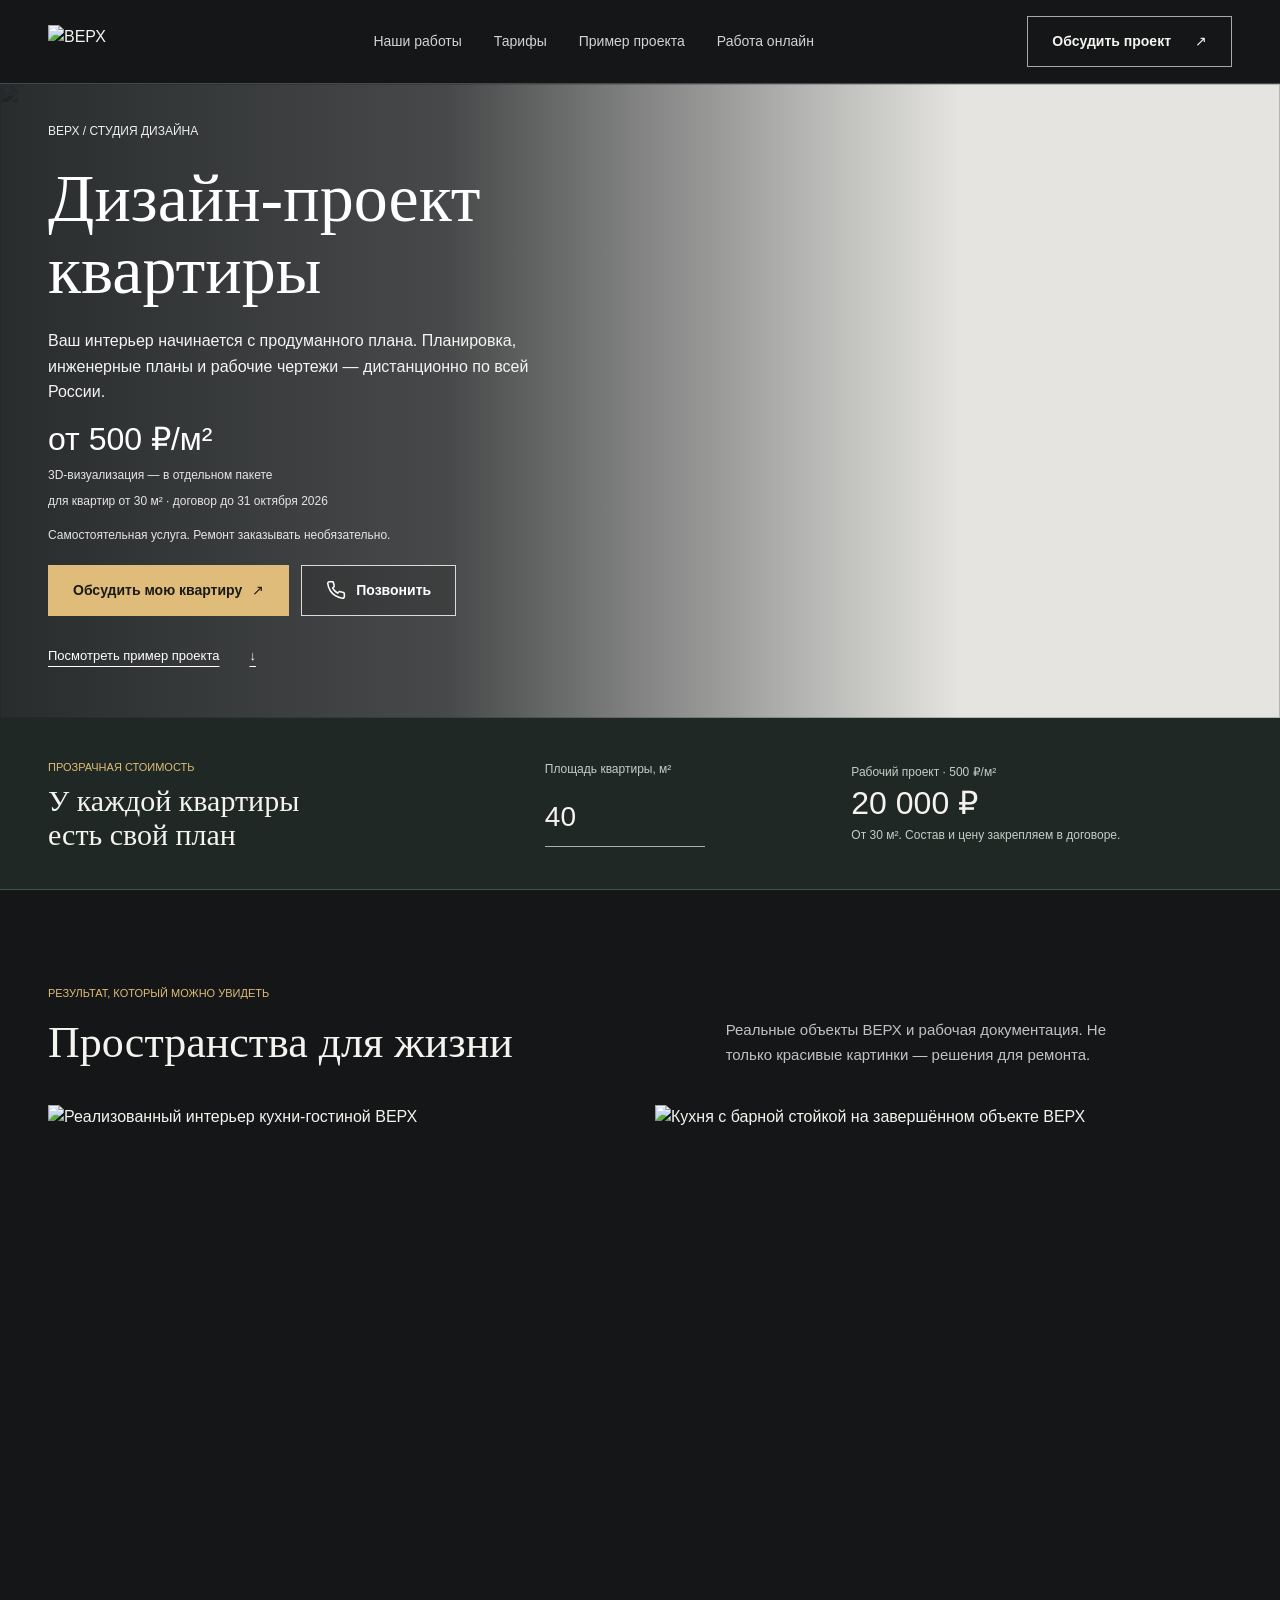
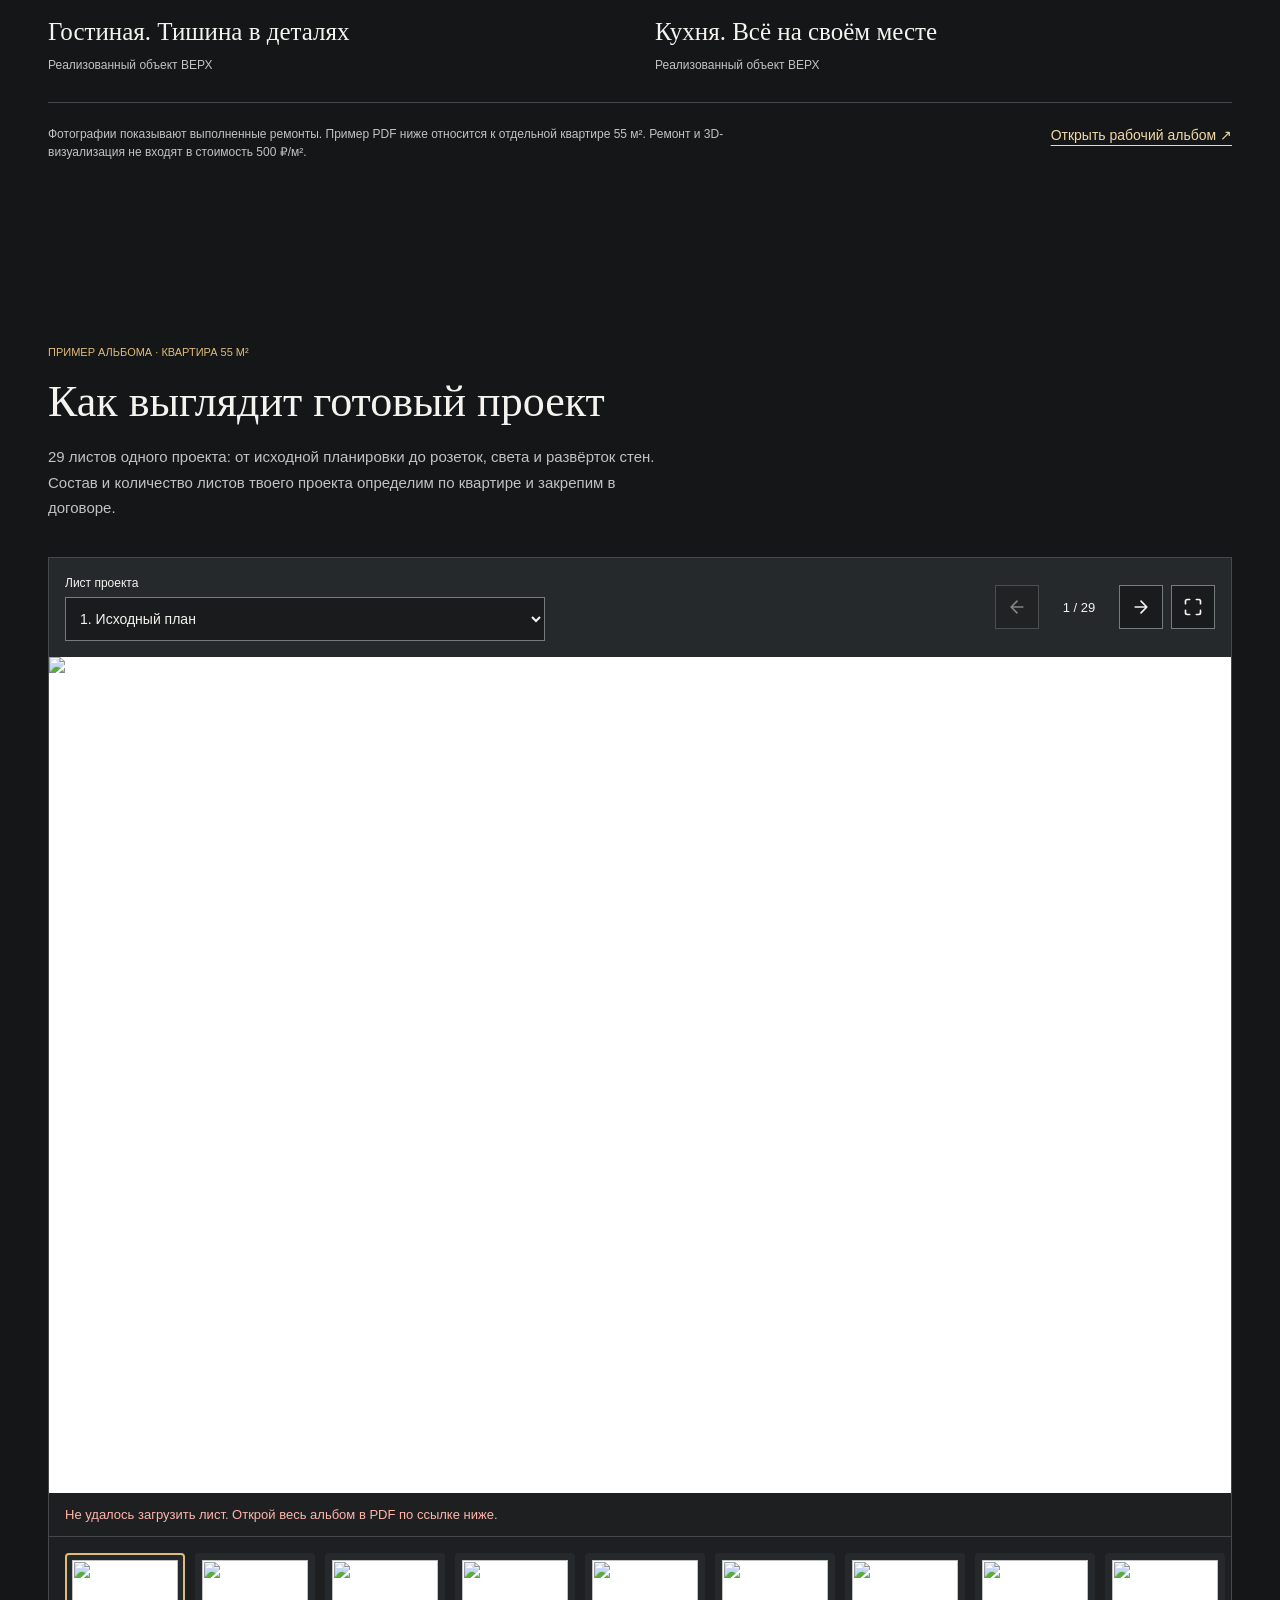
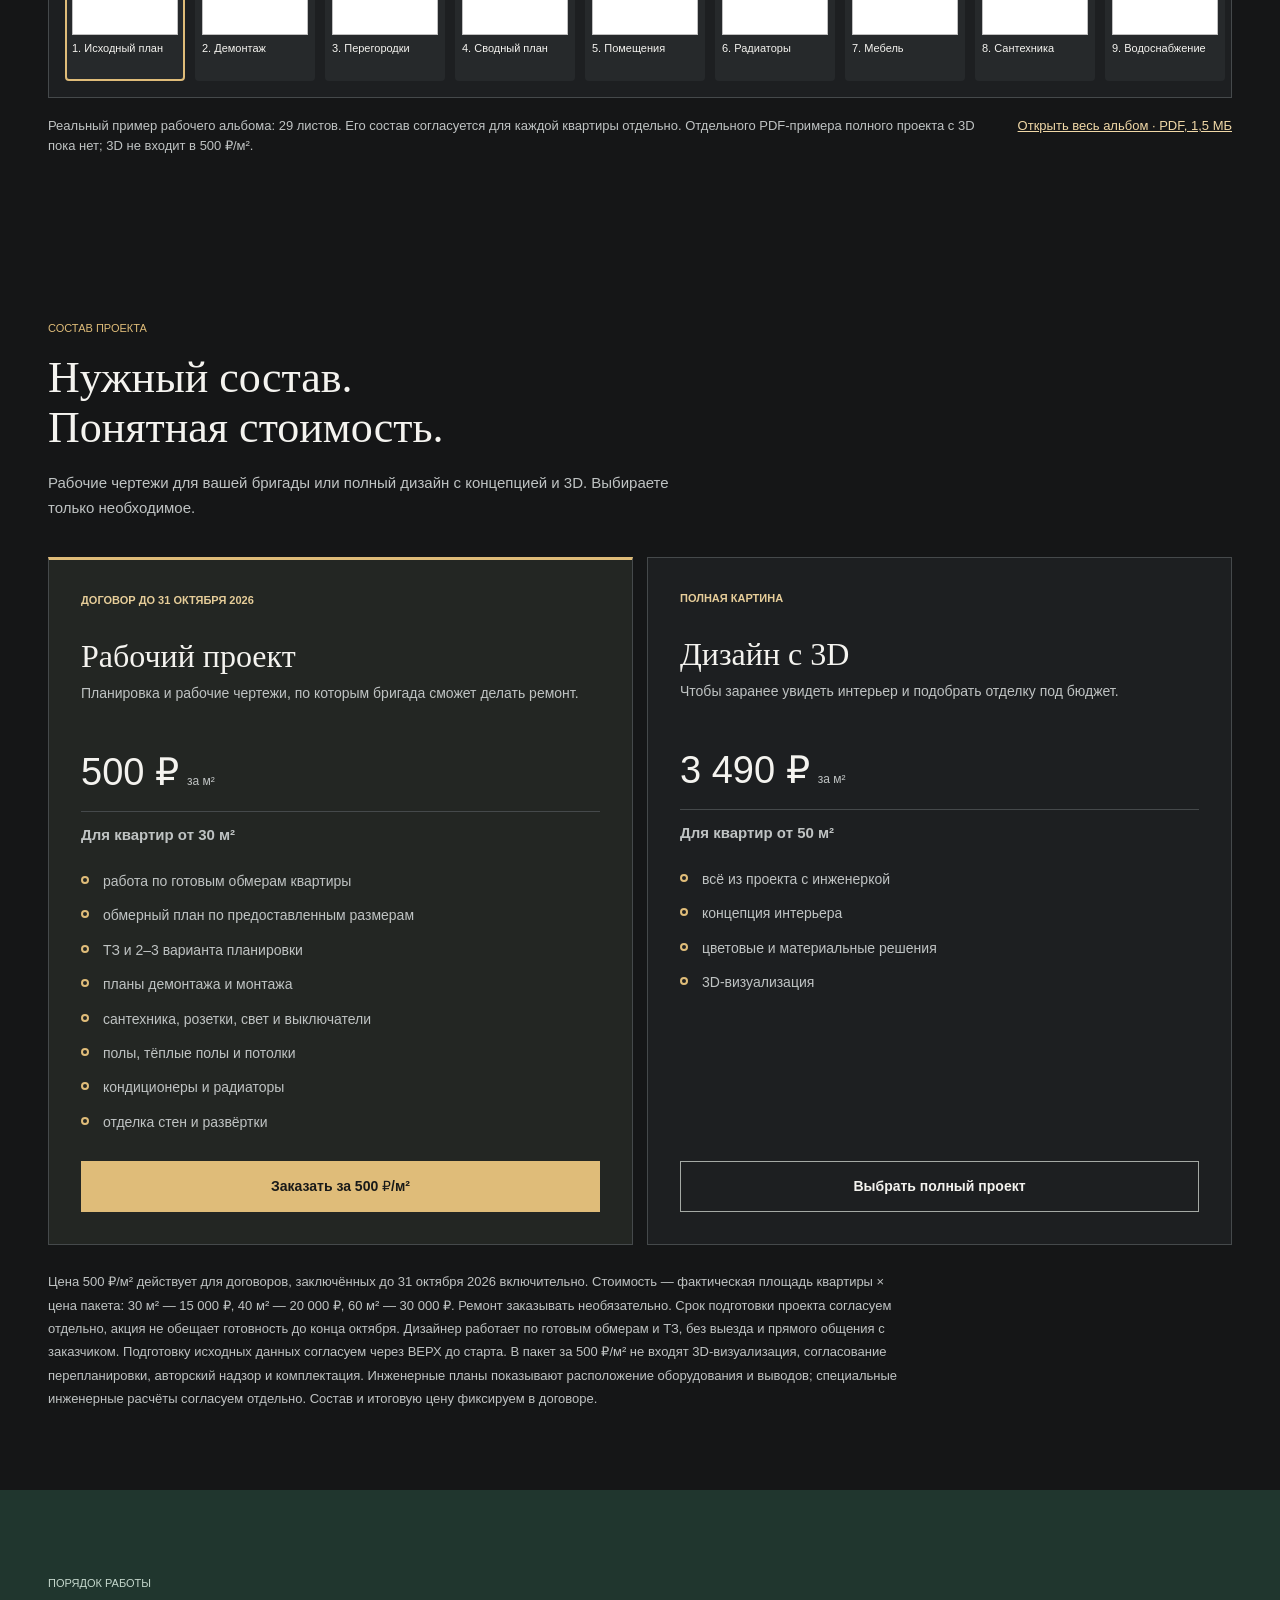
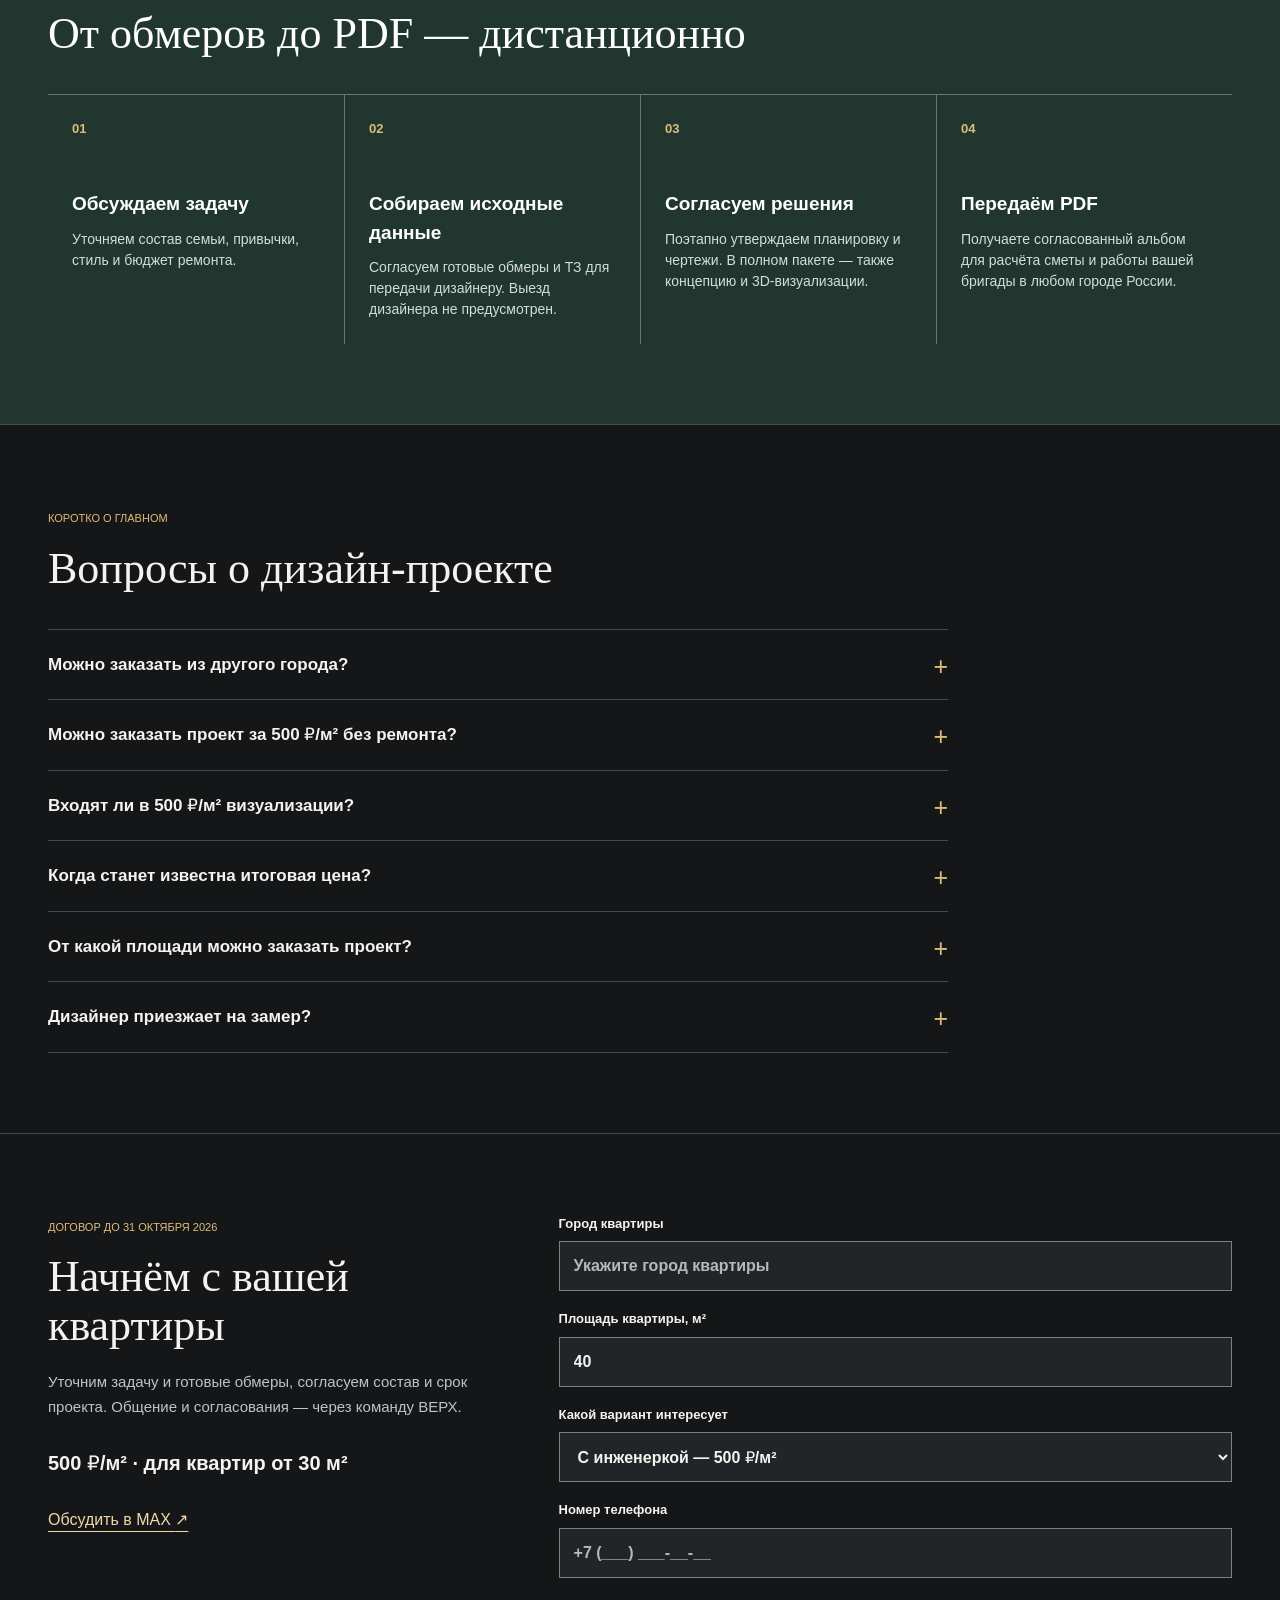
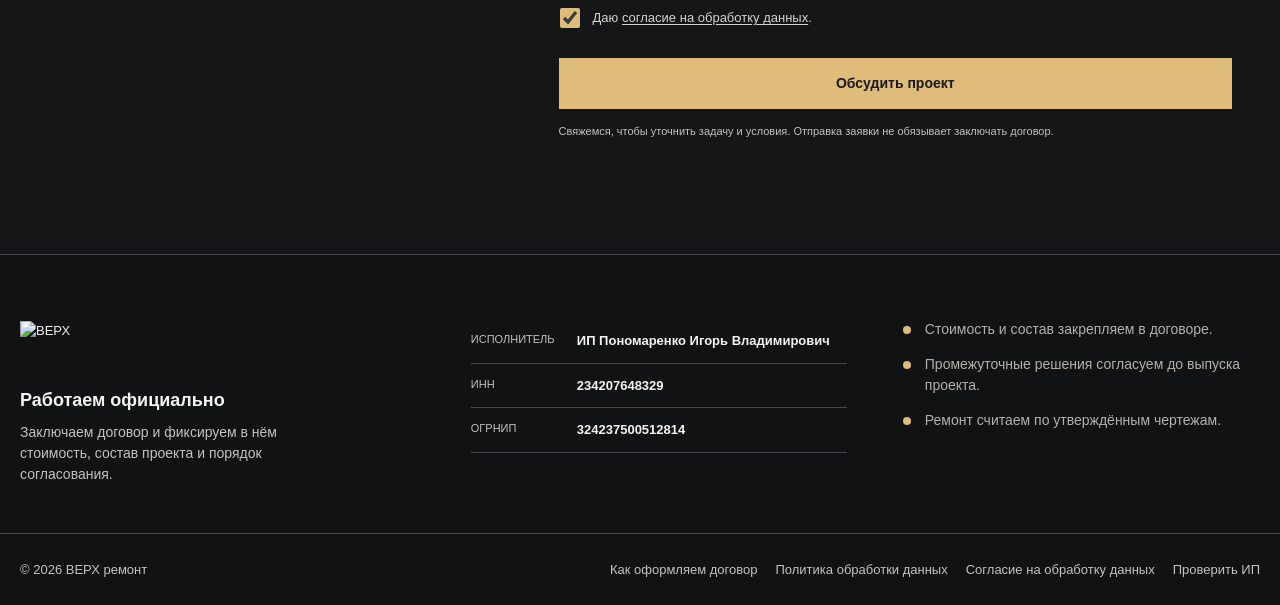
==== index.html @ a4a99764 "Publish dark design website preview with early PDF album" ====
<!doctype html>
<html lang="ru">
  <head>
    <script>window.VERH_PREVIEW = true;</script>
    <meta name="robots" content="noindex, nofollow" />
    <meta charset="utf-8" />
    <meta name="viewport" content="width=device-width, initial-scale=1" />
    <meta name="robots" content="noindex, nofollow" />
    <meta name="theme-color" content="#151617" />
    <meta name="color-scheme" content="dark" />
    <title>Дизайн-проект квартиры онлайн от 500 ₽/м² по России — ВЕРХ</title>
    <meta name="description" content="Дизайн-проект квартиры онлайн по всей России от 500 ₽/м²: планировка, инженерные планы, рабочие чертежи. Выбор города и пример PDF. От 30 м², договор до 31 октября 2026." />
    <link rel="canonical" href="https://design.verhremont.ru/" />
    <meta property="og:type" content="website" />
    <meta property="og:locale" content="ru_RU" />
    <meta property="og:site_name" content="ВЕРХ" />
    <meta property="og:title" content="Дизайн-проект квартиры онлайн от 500 ₽/м² — ВЕРХ" />
    <meta property="og:description" content="Планировка, электрика, сантехника и рабочие чертежи — 500 ₽/м² при договоре до 31 октября 2026. Без обязательства заказывать ремонт." />
    <meta property="og:url" content="https://design.verhremont.ru/" />
    <meta property="og:image" content="https://verhremont.ru/assets/design/renovation-project-plan.webp" />
    <link rel="icon" href="/verh-design-preview/favicon.ico" sizes="any" />
    <link rel="stylesheet" href="./styles.css?v=20260914-conversion" />
    <link rel="stylesheet" href="./specialty.css?v=20261010-design" />
    <link rel="stylesheet" href="./project-album.css?v=20261010" />
    <link rel="stylesheet" href="city.css?v=20261017" />
    <link rel="stylesheet" href="studio.css?v=20261017" />
    <link rel="stylesheet" href="decora.css?v=20261018" />
    <link rel="stylesheet" href="dark.css?v=20261018" />
    <script>
      if (!window.VERH_PREVIEW && !["localhost", "127.0.0.1"].includes(location.hostname)) {
      (function(m,e,t,r,i,k,a){
        m[i]=m[i]||function(){(m[i].a=m[i].a||[]).push(arguments)};
        m[i].l=1*new Date();
        for (var j=0;j<document.scripts.length;j+=1){if(document.scripts[j].src===r){return;}}
        k=e.createElement(t),a=e.getElementsByTagName(t)[0],k.async=1,k.src=r,a.parentNode.insertBefore(k,a);
      })(window,document,'script','https://mc.yandex.ru/metrika/tag.js?id=110859289','ym');
      ym(110859289,'init',{ssr:true,webvisor:true,clickmap:true,referrer:document.referrer,url:location.href,accurateTrackBounce:true,trackLinks:true});
      }
      window.VERH_LEAD_ENDPOINT = "https://functions.yandexcloud.net/d4e8j84veok7kjc043kk";
    </script>
    <script src="/verh-design-preview/assets/js/lead-support.js?v=20260914" defer></script>
  </head>
  <body class="specialty-page" data-service="Дизайн-проект квартиры онлайн" data-service-slug="dizayn-proekt-online" data-request="design-project">
    <a class="skip-link" href="#main">Перейти к содержимому</a>
    <header class="preview-header">
      <a class="preview-brand" href="https://verhremont.ru/" aria-label="ВЕРХ — на главную">
        <img src="/verh-design-preview/assets/brand/verh-wordmark-white-transparent.webp" alt="ВЕРХ" width="3360" height="1060" />
      </a>
      <nav class="preview-nav" aria-label="Основная навигация">
        <a href="#projects">Наши работы</a>
        <a href="#prices">Тарифы</a>
        <a href="#project-album">Пример проекта</a>
        <a href="#process">Работа онлайн</a>
      </nav>
      <button class="button button--outline header-lead" type="button" data-scroll-lead>Обсудить проект <span aria-hidden="true">↗</span></button>
    </header>
    <main id="main">
      <section class="service-hero" id="top">
        <div class="service-hero__media" aria-hidden="true">
          <img src="/verh-design-preview/assets/projects/lux/lux_04_msg181.webp" alt="" width="1280" height="1705" fetchpriority="high" decoding="async" />
          <img class="media-watermark" src="/verh-design-preview/assets/brand/verh-wordmark-white-transparent.webp" alt="" width="3360" height="1060" aria-hidden="true" />
        </div>
        <div class="service-hero__content">
          <p class="studio-kicker">ВЕРХ / СТУДИЯ ДИЗАЙНА</p>
          <h1>Дизайн-проект<br />квартиры</h1>
          <p>Ваш интерьер начинается с продуманного плана. Планировка, инженерные планы и рабочие чертежи — дистанционно по всей России.</p>
          <div class="service-price" aria-label="Стоимость дизайн-проекта">
            <span>Проект с инженерными планами</span>
            <strong>от 500 ₽/м²</strong>
            <small>3D-визуализация — в отдельном пакете</small>
            <small>для квартир от 30 м² · договор до 31 октября 2026</small>
          </div>
          <p class="hero-offer">Самостоятельная услуга. Ремонт заказывать необязательно.</p>
          <div class="service-hero__actions">
            <button class="button button--gold" type="button" data-scroll-lead>Обсудить мою квартиру <span aria-hidden="true">↗</span></button>
            <a class="button button--ghost" href="tel:+79182383059" data-call-link aria-label="Позвонить в ВЕРХ">
              <svg viewBox="0 0 24 24" aria-hidden="true"><path d="M22 16.92v3a2 2 0 0 1-2.18 2A19.79 19.79 0 0 1 11.19 18.85a19.5 19.5 0 0 1-6-6A19.79 19.79 0 0 1 2.12 4.18 2 2 0 0 1 4.11 2h3a2 2 0 0 1 2 1.72c.12.9.33 1.78.62 2.63a2 2 0 0 1-.45 2.11L8.01 9.73a16 16 0 0 0 6 6l1.27-1.27a2 2 0 0 1 2.11-.45c.85.29 1.73.5 2.63.62A2 2 0 0 1 22 16.92Z" /></svg>
              <span>Позвонить</span>
            </a>
          </div>
          <a class="hero-pdf" href="#project-album">Посмотреть пример проекта <span aria-hidden="true">↓</span></a>
        </div>
      </section>

      <section class="estimate-band" aria-label="Расчёт стоимости рабочего проекта">
        <div class="section-shell estimate-layout">
          <div><span class="section-label">Прозрачная стоимость</span><h2>У каждой квартиры<br />есть свой план</h2></div>
          <div class="estimate-input"><label for="estimate-area">Площадь квартиры, м²</label><input id="estimate-area" type="number" inputmode="decimal" min="30" max="10000" step="0.1" value="40" data-estimate-area aria-describedby="estimate-note" /></div>
          <div class="estimate-result"><span>Рабочий проект · 500 ₽/м²</span><output for="estimate-area" data-estimate-total aria-live="polite">20 000 ₽</output><small id="estimate-note">От 30 м². Состав и цену закрепляем в договоре.</small></div>
        </div>
      </section>

      <section class="selected-projects" id="projects">
        <div class="section-shell">
          <header class="editorial-heading"><div><span class="section-label">Результат, который можно увидеть</span><h2>Пространства для жизни</h2></div><p>Реальные объекты ВЕРХ и рабочая документация. Не только красивые картинки — решения для ремонта.</p></header>
          <div class="selected-grid">
            <figure><img src="/verh-design-preview/assets/projects/lux/lux_04_msg181.webp" alt="Реализованный интерьер кухни-гостиной ВЕРХ" width="1280" height="1705" loading="lazy" /><figcaption><h3>Гостиная. Тишина в деталях</h3><span>Реализованный объект ВЕРХ</span></figcaption></figure>
            <figure><img src="/verh-design-preview/assets/projects/kitchen.webp" alt="Кухня с барной стойкой на завершённом объекте ВЕРХ" width="1280" height="1538" loading="lazy" /><figcaption><h3>Кухня. Всё на своём месте</h3><span>Реализованный объект ВЕРХ</span></figcaption></figure>
          </div>
          <div class="project-caption"><p>Фотографии показывают выполненные ремонты. Пример PDF ниже относится к отдельной квартире 55 м². Ремонт и 3D-визуализация не входят в стоимость 500 ₽/м².</p><a href="#project-album">Открыть рабочий альбом <span aria-hidden="true">↗</span></a></div>
        </div>
      </section>

      <section class="project-album section-light" id="project-album" aria-labelledby="album-heading" data-project-album>
        <div class="section-shell">
          <header class="section-heading">
            <span class="section-label">Пример альбома · квартира 55 м²</span>
            <h2 id="album-heading">Как выглядит готовый проект</h2>
            <p>29 листов одного проекта: от исходной планировки до розеток, света и развёрток стен. Состав и количество листов твоего проекта определим по квартире и закрепим в договоре.</p>
          </header>
          <div class="album-viewer">
            <div class="album-toolbar">
              <label class="album-select">Лист проекта<select data-album-select aria-label="Выбрать лист проекта"></select></label>
              <div class="album-controls">
                <button class="album-icon" type="button" data-album-prev aria-label="Предыдущий лист" title="Предыдущий лист"><svg viewBox="0 0 24 24" aria-hidden="true"><path d="m12 19-7-7 7-7M5 12h14" /></svg></button>
                <span class="album-counter" data-album-counter aria-live="polite">1 / 29</span>
                <button class="album-icon" type="button" data-album-next aria-label="Следующий лист" title="Следующий лист"><svg viewBox="0 0 24 24" aria-hidden="true"><path d="M5 12h14m-7-7 7 7-7 7" /></svg></button>
                <button class="album-icon" type="button" data-album-open aria-label="Увеличить чертёж" title="Увеличить чертёж"><svg viewBox="0 0 24 24" aria-hidden="true"><path d="M8 3H5a2 2 0 0 0-2 2v3m13-5h3a2 2 0 0 1 2 2v3M3 16v3a2 2 0 0 0 2 2h3m8 0h3a2 2 0 0 0 2-2v-3" /></svg></button>
              </div>
            </div>
            <button class="album-sheet" type="button" data-album-open aria-label="Увеличить текущий чертёж">
              <img data-album-image src="/verh-design-preview/assets/design/project-example/page-01.webp" alt="Лист 1. Исходный план" width="2000" height="1414" loading="lazy" decoding="async" />
            </button>
            <p class="album-status" data-album-status role="status"></p>
            <div class="album-thumbnails" data-album-thumbnails role="group" aria-label="Листы проекта"></div>
          </div>
          <div class="album-footer">
            <p>Реальный пример рабочего альбома: 29 листов. Его состав согласуется для каждой квартиры отдельно. Отдельного PDF-примера полного проекта с 3D пока нет; 3D не входит в 500 ₽/м².</p>
            <a href="/verh-design-preview/assets/design/project-example/project-example.pdf" target="_blank" rel="noopener">Открыть весь альбом · PDF, 1,5 МБ</a>
          </div>
          <noscript><p><a href="/verh-design-preview/assets/design/project-example/project-example.pdf">Посмотреть все 29 листов проекта в PDF</a></p></noscript>
        </div>
        <dialog class="album-dialog" data-album-dialog aria-label="Просмотр чертежа">
          <div class="album-dialog__toolbar">
            <strong data-album-title>Исходный план</strong>
            <div class="album-controls">
              <button class="album-icon" type="button" data-album-prev aria-label="Предыдущий лист" title="Предыдущий лист"><svg viewBox="0 0 24 24" aria-hidden="true"><path d="m12 19-7-7 7-7M5 12h14" /></svg></button>
              <span class="album-counter" data-album-counter>1 / 29</span>
              <button class="album-icon" type="button" data-album-next aria-label="Следующий лист" title="Следующий лист"><svg viewBox="0 0 24 24" aria-hidden="true"><path d="M5 12h14m-7-7 7 7-7 7" /></svg></button>
              <button class="album-icon" type="button" data-album-zoom aria-label="Увеличить масштаб" title="Увеличить масштаб" aria-pressed="false"><svg viewBox="0 0 24 24" aria-hidden="true"><circle cx="11" cy="11" r="8" /><path d="m21 21-4.3-4.3M8 11h6m-3-3v6" /></svg></button>
              <button class="album-icon" type="button" data-album-close aria-label="Закрыть просмотр" title="Закрыть просмотр"><svg viewBox="0 0 24 24" aria-hidden="true"><path d="m18 6-12 12M6 6l12 12" /></svg></button>
            </div>
          </div>
          <div class="album-dialog__sheet" data-album-pan><img data-album-large alt="" width="2000" height="1414" /></div>
        </dialog>
      </section>

      <section class="packages-section section-light" id="prices">
        <div class="section-shell">
          <header class="section-heading">
            <span class="section-label">Состав проекта</span>
            <h2>Нужный состав.<br />Понятная стоимость.</h2>
            <p>Рабочие чертежи для вашей бригады или полный дизайн с концепцией и 3D. Выбираете только необходимое.</p>
          </header>
          <div class="offer-grid">
            <article class="offer-card offer-card--featured">
              <span class="offer-card__tag">Договор до 31 октября 2026</span>
              <h3>Рабочий проект</h3>
              <p class="offer-card__audience">Планировка и рабочие чертежи, по которым бригада сможет делать ремонт.</p>
              <div class="offer-card__price"><strong>500 ₽</strong><span>за м²</span></div>
              <p class="offer-card__minimum">Для квартир от 30 м²</p>
              <ul>
                <li>работа по готовым обмерам квартиры</li>
                <li>обмерный план по предоставленным размерам</li>
                <li>ТЗ и 2–3 варианта планировки</li>
                <li>планы демонтажа и монтажа</li>
                <li>сантехника, розетки, свет и выключатели</li>
                <li>полы, тёплые полы и потолки</li>
                <li>кондиционеры и радиаторы</li>
                <li>отделка стен и развёртки</li>
              </ul>
              <button class="button button--gold" type="button" data-scroll-lead data-package="Проект с инженеркой — 500 ₽/м², от 30 м², договор до 31 октября 2026">Заказать за 500 ₽/м²</button>
            </article>
            <article class="offer-card">
              <span class="offer-card__tag">Полная картина</span>
              <h3>Дизайн с 3D</h3>
              <p class="offer-card__audience">Чтобы заранее увидеть интерьер и подобрать отделку под бюджет.</p>
              <div class="offer-card__price"><strong>3 490 ₽</strong><span>за м²</span></div>
              <p class="offer-card__minimum">Для квартир от 50 м²</p>
              <ul>
                <li>всё из проекта с инженеркой</li>
                <li>концепция интерьера</li>
                <li>цветовые и материальные решения</li>
                <li>3D-визуализация</li>
              </ul>
              <button class="button button--outline" type="button" data-scroll-lead data-package="Полный — 3 490 ₽/м², для квартир от 50 м²">Выбрать полный проект</button>
            </article>
            <article class="offer-card" data-krasnodar-only hidden>
              <span class="offer-card__tag">Ремонт в Краснодаре</span>
              <h3>Проект в подарок</h3>
              <p class="offer-card__audience">Если хочешь заказать проект и ремонт у одной команды.</p>
              <div class="offer-card__price"><strong>0 ₽</strong><span>за рабочий проект</span></div>
              <p class="offer-card__minimum">При любом тарифе ремонта в Краснодаре</p>
              <ul>
                <li>планировка и инженерные чертежи</li>
                <li>расчёт ремонта по согласованному проекту</li>
                <li>состав проекта закрепляем в договоре</li>
              </ul>
              <button class="button button--outline" type="button" data-scroll-lead data-package="Рабочий проект в подарок + ремонт, любой тариф">Обсудить проект и ремонт</button>
            </article>
          </div>
          <p class="pricing-note">Цена 500 ₽/м² действует для договоров, заключённых до 31 октября 2026 включительно. Стоимость — фактическая площадь квартиры × цена пакета: 30 м² — 15 000 ₽, 40 м² — 20 000 ₽, 60 м² — 30 000 ₽. Ремонт заказывать необязательно. Срок подготовки проекта согласуем отдельно, акция не обещает готовность до конца октября. Дизайнер работает по готовым обмерам и ТЗ, без выезда и прямого общения с заказчиком. Подготовку исходных данных согласуем через ВЕРХ до старта. В пакет за 500 ₽/м² не входят 3D-визуализация, согласование перепланировки, авторский надзор и комплектация. Инженерные планы показывают расположение оборудования и выводов; специальные инженерные расчёты согласуем отдельно. Состав и итоговую цену фиксируем в договоре.</p>
        </div>
      </section>

      <section class="repair-bridge section-dark" id="gift" data-krasnodar-only hidden>
        <div class="section-shell repair-bridge__grid">
          <div>
            <span class="section-label">Выгоднее вместе с ремонтом</span>
            <h2>Рабочий проект не оплачивается отдельно</h2>
            <p>Для ремонта в Краснодаре: при заключении договора по любому тарифу подготовим рабочий проект в подарок. Его состав и условия закрепим в договоре. Дистанционный проект за 500 ₽/м² доступен по всей России и не обязывает заказывать ремонт.</p>
            <button class="button button--gold" type="button" data-scroll-lead data-package="Рабочий проект в подарок + ремонт, любой тариф">Рассчитать проект и ремонт</button>
          </div>
          <ol class="bridge-points">
            <li><span>01</span><strong>Сначала согласуем планировку и инженерные решения.</strong></li>
            <li><span>02</span><strong>Затем посчитаем ремонт по готовым чертежам.</strong></li>
            <li><span>03</span><strong>Проект и смету закрепим до выхода на объект.</strong></li>
          </ol>
        </div>
      </section>

      <section class="process-section section-dark" id="process">
        <div class="section-shell">
          <header class="section-heading section-heading--dark">
            <span class="section-label">Порядок работы</span>
            <h2>От обмеров до PDF — дистанционно</h2>
          </header>
          <ol class="process-list">
            <li><span>01</span><strong>Обсуждаем задачу</strong><p>Уточняем состав семьи, привычки, стиль и бюджет ремонта.</p></li>
            <li><span>02</span><strong>Собираем исходные данные</strong><p>Согласуем готовые обмеры и ТЗ для передачи дизайнеру. Выезд дизайнера не предусмотрен.</p></li>
            <li><span>03</span><strong>Согласуем решения</strong><p>Поэтапно утверждаем планировку и чертежи. В полном пакете — также концепцию и 3D-визуализации.</p></li>
            <li><span>04</span><strong>Передаём PDF</strong><p>Получаете согласованный альбом для расчёта сметы и работы вашей бригады в любом городе России.</p></li>
          </ol>
        </div>
      </section>

      <section class="faq-section section-light">
        <div class="section-shell">
          <header class="section-heading"><span class="section-label">Коротко о главном</span><h2>Вопросы о дизайн-проекте</h2></header>
          <div class="faq-list">
            <details><summary>Можно заказать из другого города?</summary><p>Да, принимаем заказы дистанционно по всей России. Для старта нужны готовые обмеры и техническое задание. Дизайнер не выезжает на объект; подготовку исходных данных и согласования организуем через ВЕРХ.</p></details>
            <details><summary>Можно заказать проект за 500 ₽/м² без ремонта?</summary><p>Да. Это самостоятельная услуга, заказывать ремонт у нас необязательно. Цена действует при заключении договора до 31 октября 2026 включительно.</p></details>
            <details><summary>Входят ли в 500 ₽/м² визуализации?</summary><p>Нет. В эту цену входят планировка, инженерные планы и рабочие чертежи. Концепция интерьера, цветовые и материальные решения, 3D-визуализация входят в полный пакет за 3 490 ₽/м².</p></details>
            <details data-krasnodar-only hidden><summary>Какой пакет идёт в подарок?</summary><p>Рабочий проект при заключении договора на ремонт в Краснодаре по любому тарифу. Точный состав проекта фиксируем в договоре. Дистанционный проект по России можно заказать отдельно.</p></details>
            <details><summary>Когда станет известна итоговая цена?</summary><p>После проверки исходных обмеров и выбора пакета. До начала работ закрепим стоимость и состав проекта в договоре.</p></details>
            <details><summary>От какой площади можно заказать проект?</summary><p>Проект с инженеркой — для квартир от 30 м², полный с 3D — от 50 м². Стоимость считаем по фактической площади: площадь × цена за м². Например, проект с инженеркой для 40 м² стоит 20 000 ₽.</p></details>
            <details><summary>Дизайнер приезжает на замер?</summary><p>Нет. Эти пакеты рассчитаны на работу по готовым обмерам и ТЗ. Общение и согласование решений проходят через ВЕРХ. Порядок подготовки обмеров согласуем до начала проекта.</p></details>
          </div>
        </div>
      </section>

      <section class="lead-section section-light" id="lead">
        <div class="section-shell lead-section__grid">
          <header class="lead-copy">
            <span class="section-label">Договор до 31 октября 2026</span>
            <h2>Начнём с вашей квартиры</h2>
            <p>Уточним задачу и готовые обмеры, согласуем состав и срок проекта. Общение и согласования — через команду ВЕРХ.</p>
            <strong>500 ₽/м² · для квартир от 30 м²</strong>
            <a class="lead-contact" href="https://max.ru/id234207648329_biz" target="_blank" rel="noopener">Обсудить в MAX <span aria-hidden="true">↗</span></a>
          </header>
          <form class="service-form" data-service-form novalidate>
            <label>Город квартиры
              <input name="city" type="text" autocomplete="address-level2" maxlength="80" placeholder="Укажите город квартиры" aria-describedby="lead-form-status" required data-city-input />
            </label>
            <label>Площадь квартиры, м²
              <input name="area" type="number" inputmode="decimal" min="30" max="10000" step="0.1" value="40" aria-describedby="lead-form-status" required data-form-area />
            </label>
            <label>Какой вариант интересует
              <select name="package">
                <option value="Проект с инженеркой — 500 ₽/м², от 30 м², договор до 31 октября 2026">С инженеркой — 500 ₽/м²</option>
                <option value="Полный — 3 490 ₽/м², для квартир от 50 м²">Полный — 3 490 ₽/м²</option>
                <option value="Рабочий проект в подарок + ремонт, любой тариф" data-krasnodar-only hidden disabled>Проект в подарок + ремонт</option>
                <option value="Не определился">Помогите выбрать</option>
              </select>
            </label>
            <label>Номер телефона
              <input name="phone" type="tel" inputmode="tel" autocomplete="tel" enterkeyhint="send" maxlength="18" placeholder="+7 (___) ___-__-__" aria-describedby="lead-form-status" required />
            </label>
            <label class="honeypot" aria-hidden="true">Сайт<input name="website" tabindex="-1" autocomplete="off" /></label>
            <label class="consent-row"><input name="consent" type="checkbox" checked required aria-describedby="lead-form-status" /><span>Даю <a href="/verh-design-preview/consent.html" target="_blank" rel="noopener">согласие на обработку данных</a>.</span></label>
            <button class="button button--gold service-form__submit" type="submit">Обсудить проект</button>
            <p class="form-reassurance">Свяжемся, чтобы уточнить задачу и условия. Отправка заявки не обязывает заключать договор.</p>
            <p class="form-status" id="lead-form-status" data-form-status role="status" aria-live="polite"></p>
          </form>
        </div>
      </section>
    </main>
    <footer class="preview-footer" id="contacts" data-page-footer>
      <div class="preview-footer__inner">
        <div class="preview-footer__brand"><a href="https://verhremont.ru/" aria-label="ВЕРХ — на главную"><img src="/verh-design-preview/assets/brand/verh-wordmark-white-transparent.webp" alt="ВЕРХ" width="3360" height="1060" loading="lazy" decoding="async" /></a><strong>Работаем официально</strong><p>Заключаем договор и фиксируем в нём стоимость, состав проекта и порядок согласования.</p></div>
        <div class="preview-footer__facts"><div><span>Исполнитель</span><strong>ИП Пономаренко Игорь Владимирович</strong></div><div><span>ИНН</span><strong>234207648329</strong></div><div><span>ОГРНИП</span><strong>324237500512814</strong></div></div>
        <ul class="preview-footer__assurances"><li>Стоимость и состав закрепляем в договоре.</li><li>Промежуточные решения согласуем до выпуска проекта.</li><li>Ремонт считаем по утверждённым чертежам.</li></ul>
      </div>
      <div class="preview-footer__bottom"><span>© 2026 ВЕРХ ремонт</span><nav aria-label="Правовые документы"><a href="/verh-design-preview/contract.html">Как оформляем договор</a><a href="/verh-design-preview/privacy.html">Политика обработки данных</a><a href="/verh-design-preview/consent.html">Согласие на обработку данных</a><a href="https://www.rusprofile.ru/ip/324237500512814" target="_blank" rel="noreferrer noopener">Проверить ИП</a></nav></div>
    </footer>
    <div class="mobile-actions" data-mobile-actions>
      <button class="button button--gold" type="button" data-scroll-lead>Обсудить проект</button>
      <a class="button button--compact" href="tel:+79182383059" data-call-link aria-label="Позвонить в ВЕРХ"><svg viewBox="0 0 24 24" aria-hidden="true"><path d="M22 16.92v3a2 2 0 0 1-2.18 2A19.79 19.79 0 0 1 11.19 18.85a19.5 19.5 0 0 1-6-6A19.79 19.79 0 0 1 2.12 4.18 2 2 0 0 1 4.11 2h3a2 2 0 0 1 2 1.72c.12.9.33 1.78.62 2.63a2 2 0 0 1-.45 2.11L8.01 9.73a16 16 0 0 0 6 6l1.27-1.27a2 2 0 0 1 2.11-.45c.85.29 1.73.5 2.63.62A2 2 0 0 1 22 16.92Z" /></svg><span>Позвонить</span></a>
    </div>
    <script src="city.js?v=20261017" defer></script>
    <script src="./service.js?v=20261017-city" defer></script>
    <script src="./project-album.js?v=20261010" defer></script>
    <script src="decora.js?v=20261018" defer></script>
  </body>
</html>
---- styles.css ----
@font-face {
  font-family: "Onest";
  src: url("/verh-design-preview/assets/fonts/onest-cyrillic.woff2") format("woff2");
  font-style: normal;
  font-weight: 100 900;
  font-display: swap;
}

:root {
  --ink: #080807;
  --ink-soft: #151411;
  --cream: #f4efe5;
  --cream-strong: #fffaf0;
  --muted: #a69e90;
  --line-dark: rgba(255, 250, 240, 0.14);
  --line-light: rgba(8, 8, 7, 0.14);
  --gold: #dfaa4b;
  --gold-light: #f0c66f;
  --gold-dark: #8a6121;
  --success: #4f815b;
  --danger: #bb4d43;
  --shell: 1240px;
  --header-height: 72px;
  color-scheme: dark;
  font-family: "Onest", Arial, sans-serif;
  font-synthesis: none;
  text-rendering: optimizeLegibility;
}

*,
*::before,
*::after {
  box-sizing: border-box;
}

html {
  scroll-behavior: smooth;
  scroll-padding-top: calc(var(--header-height) + 16px);
}

body {
  margin: 0;
  min-width: 320px;
  overflow-x: hidden;
  background: var(--ink);
  color: var(--cream);
  font-size: 16px;
  line-height: 1.5;
}

body.form-lock {
  overflow: hidden;
}

img {
  display: block;
  max-width: 100%;
}

a {
  color: inherit;
  text-decoration: none;
}

button,
input,
select {
  font: inherit;
}

button,
select {
  cursor: pointer;
}

button:focus-visible,
a:focus-visible,
input:focus-visible,
select:focus-visible,
[tabindex]:focus-visible {
  outline: 3px solid var(--gold-light);
  outline-offset: 3px;
}

h1,
h2,
h3,
p {
  margin-top: 0;
}

h1,
h2,
h3 {
  letter-spacing: 0;
  line-height: 1.02;
}

.metrika-pixel {
  position: absolute;
  left: -9999px;
}

.preview-header {
  position: sticky;
  top: 0;
  z-index: 50;
  display: grid;
  grid-template-columns: auto 1fr auto;
  align-items: center;
  min-height: var(--header-height);
  padding: 10px max(20px, calc((100vw - var(--shell)) / 2));
  border-bottom: 1px solid var(--line-dark);
  background: rgba(8, 8, 7, 0.94);
  backdrop-filter: blur(16px);
}

.preview-brand {
  display: flex;
  align-items: center;
  width: 108px;
  height: 44px;
  overflow: hidden;
}

.preview-brand img {
  width: 100%;
  height: 34px;
  object-fit: contain;
}

.preview-nav {
  display: flex;
  justify-content: center;
  gap: 28px;
  color: rgba(244, 239, 229, 0.72);
  font-size: 14px;
  font-weight: 600;
}

.preview-nav a {
  min-height: 44px;
  display: inline-flex;
  align-items: center;
}

.preview-nav a:hover {
  color: var(--cream-strong);
}

.button {
  display: inline-flex;
  min-height: 48px;
  align-items: center;
  justify-content: center;
  gap: 10px;
  padding: 12px 20px;
  border: 1px solid transparent;
  border-radius: 6px;
  font-weight: 650;
  letter-spacing: 0;
  text-align: center;
  transition: background-color 180ms ease, color 180ms ease, border-color 180ms ease, transform 180ms ease;
}

.button:hover {
  transform: translateY(-1px);
}

.button svg {
  width: 20px;
  height: 20px;
  fill: none;
  stroke: currentColor;
  stroke-width: 1.9;
  stroke-linecap: round;
  stroke-linejoin: round;
}

.button--gold {
  background: var(--gold);
  color: #171106;
}

.button--gold:hover {
  background: var(--gold-light);
}

.button--outline {
  border-color: rgba(223, 170, 75, 0.58);
  color: var(--cream);
  background: transparent;
}

.button--outline:hover,
.button--ghost:hover {
  border-color: var(--gold-light);
  background: rgba(223, 170, 75, 0.1);
}

.button--ghost {
  border-color: var(--line-dark);
  color: var(--cream);
  background: rgba(8, 8, 7, 0.38);
}

.button--compact {
  min-width: 92px;
  border-color: var(--line-dark);
  background: #23211c;
  color: var(--cream);
}

.section-shell {
  width: min(var(--shell), calc(100% - 40px));
  margin-inline: auto;
}

.section-dark {
  background: var(--ink);
  color: var(--cream);
}

.section-light {
  background: var(--cream);
  color: var(--ink);
}

.section-label {
  display: inline-block;
  margin-bottom: 16px;
  color: var(--gold-dark);
  font-size: 12px;
  font-weight: 800;
  line-height: 1.2;
  text-transform: uppercase;
}

.section-dark .section-label,
.service-hero .section-label,
.hub-hero .section-label {
  color: var(--gold-light);
}

.section-heading {
  max-width: 760px;
  margin-bottom: 40px;
}

.section-heading h2,
.fit-section h2,
.hub-note h2,
.lead-copy h2 {
  max-width: 760px;
  margin-bottom: 18px;
  font-size: 44px;
  font-weight: 760;
}

.section-heading p,
.fit-copy p,
.lead-copy p,
.hub-note p {
  max-width: 680px;
  margin-bottom: 0;
  color: #5a554d;
  font-size: 18px;
}

.section-heading--dark p,
.fit-copy p,
.hub-note p {
  color: rgba(244, 239, 229, 0.72);
}

.service-hero,
.hub-hero {
  position: relative;
  display: grid;
  grid-template-columns: minmax(0, 1.02fr) minmax(440px, 0.98fr);
  min-height: calc(100svh - var(--header-height));
  max-height: 880px;
  overflow: hidden;
  background: var(--ink);
}

.service-hero__media,
.hub-hero__media {
  position: relative;
  min-height: 640px;
  overflow: hidden;
}

.service-hero__media::after,
.hub-hero__media::after {
  position: absolute;
  inset: 0;
  content: "";
  background: linear-gradient(90deg, transparent 56%, rgba(8, 8, 7, 0.94) 100%), linear-gradient(0deg, rgba(8, 8, 7, 0.52), transparent 45%);
}

.service-hero__media > img:not(.media-watermark),
.hub-hero__media > img:not(.media-watermark) {
  width: 100%;
  height: 100%;
  object-fit: cover;
  object-position: var(--hero-position, center center);
}

.media-watermark {
  position: absolute;
  right: 24px;
  bottom: 20px;
  z-index: 2;
  width: 76px;
  height: auto;
  object-fit: contain;
  opacity: 0.9;
  filter: drop-shadow(0 2px 8px rgba(0, 0, 0, 0.72));
  pointer-events: none;
  user-select: none;
}

.service-hero__content,
.hub-hero__content {
  position: relative;
  z-index: 2;
  display: flex;
  min-width: 0;
  flex-direction: column;
  justify-content: center;
  padding: 64px max(32px, calc((100vw - var(--shell)) / 2)) 64px 48px;
}

.service-hero__content > *,
.hub-hero__content > * {
  min-width: 0;
  max-width: 100%;
}

.breadcrumb {
  display: flex;
  flex-wrap: wrap;
  gap: 6px;
  align-self: flex-start;
  margin-bottom: 24px;
  color: rgba(244, 239, 229, 0.64);
  font-size: 14px;
}

.breadcrumb a:hover {
  color: var(--cream-strong);
}

.breadcrumb span[aria-current="page"] {
  color: rgba(244, 239, 229, 0.86);
}

.service-hero h1,
.hub-hero h1 {
  max-width: 700px;
  margin-bottom: 20px;
  font-size: 58px;
  font-weight: 780;
}

.service-hero__content > p,
.hub-hero__content > p {
  max-width: 620px;
  margin-bottom: 26px;
  color: rgba(244, 239, 229, 0.74);
  font-size: 19px;
}

.service-price {
  display: grid;
  grid-template-columns: auto 1fr;
  align-items: baseline;
  max-width: 610px;
  margin-bottom: 26px;
  padding: 16px 0;
  border-top: 1px solid var(--line-dark);
  border-bottom: 1px solid var(--line-dark);
}

.service-price > span {
  grid-column: 1 / -1;
  margin-bottom: 3px;
  color: var(--gold-light);
  font-size: 12px;
  font-weight: 800;
  text-transform: uppercase;
}

.service-price strong {
  color: var(--cream-strong);
  font-size: 36px;
  line-height: 1.15;
}

.service-price small {
  justify-self: end;
  color: rgba(244, 239, 229, 0.58);
  font-size: 13px;
}

.service-hero__actions {
  display: flex;
  gap: 12px;
  margin-bottom: 30px;
}

.hero-trust {
  display: grid;
  grid-template-columns: repeat(3, minmax(0, 1fr));
  width: 100%;
  max-width: 660px;
  margin: 0;
  padding: 0;
  list-style: none;
}

.hero-trust li {
  display: flex;
  min-height: 64px;
  flex-direction: column;
  justify-content: center;
  padding: 0 16px;
  border-left: 1px solid var(--line-dark);
}

.hero-trust li:first-child {
  padding-left: 0;
  border-left: 0;
}

.hero-trust strong {
  font-size: 14px;
}

.hero-trust span {
  color: rgba(244, 239, 229, 0.55);
  font-size: 12px;
}

.fit-section {
  padding: 76px 0;
  border-top: 1px solid var(--line-dark);
  border-bottom: 1px solid var(--line-dark);
}

.fit-section__grid,
.price-section__grid,
.lead-section__grid,
.hub-note__grid {
  display: grid;
  grid-template-columns: minmax(0, 0.78fr) minmax(0, 1.22fr);
  gap: 80px;
  align-items: start;
}

.fit-copy__limit {
  margin-top: 24px;
  padding: 18px 20px;
  border-left: 3px solid var(--gold);
  background: rgba(255, 255, 255, 0.04);
  color: var(--cream) !important;
  font-size: 15px !important;
}

#scope,
.price-section,
.examples-section,
.process-section,
.lead-section,
.hub-services,
.hub-note {
  padding: 96px 0;
}

.deliverables-grid {
  display: grid;
  grid-template-columns: repeat(4, minmax(0, 1fr));
  gap: 14px;
}

.deliverable {
  min-height: 250px;
  padding: 24px;
  border: 1px solid var(--line-light);
  border-radius: 6px;
  background: rgba(255, 255, 255, 0.3);
}

.deliverable > span {
  display: block;
  margin-bottom: 56px;
  color: var(--gold-dark);
  font-size: 13px;
  font-weight: 800;
}

.deliverable h3 {
  margin-bottom: 12px;
  font-size: 21px;
}

.deliverable p {
  margin-bottom: 0;
  color: #625c53;
  font-size: 14px;
}

.price-section {
  border-top: 1px solid var(--line-dark);
  border-bottom: 1px solid var(--line-dark);
}

.price-table-wrap {
  overflow: hidden;
  border: 1px solid var(--line-dark);
  border-radius: 6px;
}

.price-table {
  width: 100%;
  border-collapse: collapse;
}

.price-table th,
.price-table td {
  padding: 18px 20px;
  border-bottom: 1px solid var(--line-dark);
  text-align: left;
  vertical-align: top;
}

.price-table thead th {
  color: rgba(244, 239, 229, 0.48);
  font-size: 11px;
  text-transform: uppercase;
}

.price-table tbody th {
  color: var(--cream);
  font-size: 15px;
}

.price-table tbody td {
  color: rgba(244, 239, 229, 0.7);
  font-size: 14px;
}

.price-table tbody td:last-child {
  color: var(--gold-light);
  font-weight: 750;
  white-space: nowrap;
}

.price-disclaimer {
  margin: 0;
  padding: 18px 20px;
  color: rgba(244, 239, 229, 0.52);
  font-size: 12px;
}

.service-gallery {
  display: grid;
  grid-template-columns: repeat(3, minmax(0, 1fr));
  gap: 14px;
}

.service-gallery__item {
  position: relative;
  display: grid;
  grid-template-rows: 320px minmax(94px, auto);
  min-width: 0;
  margin: 0;
  overflow: hidden;
  border: 1px solid var(--line-light);
  border-radius: 6px;
  background: #e7dfd2;
}

.service-gallery__media {
  position: relative;
  min-height: 0;
  overflow: hidden;
  background: #d8d0c4;
}

.service-gallery__media > img:not(.media-watermark) {
  width: 100%;
  height: 100%;
  object-fit: cover;
}

.service-gallery__media .media-watermark {
  right: 14px;
  bottom: 14px;
  width: 62px;
}

.service-gallery__item figcaption {
  display: flex;
  min-height: 94px;
  flex-direction: column;
  padding: 16px;
}

.service-gallery__item strong {
  margin-bottom: 4px;
  font-size: 16px;
}

.service-gallery__item span {
  color: #625c53;
  font-size: 13px;
}

.process-section {
  border-bottom: 1px solid var(--line-dark);
}

.process-list {
  display: grid;
  grid-template-columns: repeat(4, minmax(0, 1fr));
  gap: 0;
  margin: 0;
  padding: 0;
  list-style: none;
}

.process-list li {
  min-height: 220px;
  padding: 24px;
  border-top: 1px solid var(--line-dark);
  border-left: 1px solid var(--line-dark);
}

.process-list li:first-child {
  border-left: 0;
}

.process-list li > span {
  display: block;
  margin-bottom: 52px;
  color: var(--gold-light);
  font-size: 13px;
  font-weight: 800;
}

.process-list strong {
  display: block;
  margin-bottom: 10px;
  font-size: 19px;
}

.process-list p {
  margin: 0;
  color: rgba(244, 239, 229, 0.58);
  font-size: 14px;
}

.lead-copy > strong {
  display: inline-flex;
  margin-top: 28px;
  padding: 10px 12px;
  border: 1px solid rgba(138, 97, 33, 0.28);
  border-radius: 4px;
  color: var(--gold-dark);
  font-size: 14px;
}

.service-form {
  display: grid;
  gap: 18px;
  padding: 28px;
  border: 1px solid var(--line-light);
  border-radius: 8px;
  background: var(--cream-strong);
  box-shadow: 0 18px 48px rgba(8, 8, 7, 0.08);
}

.service-form > label:not(.consent-row):not(.honeypot) {
  display: grid;
  gap: 8px;
  color: #4e493f;
  font-size: 13px;
  font-weight: 700;
}

.service-form input,
.service-form select {
  font-size: 16px;
  width: 100%;
  min-height: 52px;
  padding: 0 14px;
  border: 1px solid #c4b9a8;
  border-radius: 5px;
  background: white;
  color: var(--ink);
}

.service-form input[aria-invalid="true"],
.service-form select[aria-invalid="true"] {
  border-color: var(--danger);
}

.consent-row {
  display: grid;
  grid-template-columns: 24px 1fr;
  gap: 10px;
  align-items: start;
  color: #625c53;
  font-size: 12px;
}

.consent-row input {
  width: 22px;
  min-height: 22px;
  margin: 0;
  accent-color: var(--gold-dark);
}

.consent-row a {
  text-decoration: underline;
  text-underline-offset: 2px;
}

.honeypot {
  position: absolute;
  left: -9999px;
}

.form-status {
  min-height: 22px;
  margin: -6px 0 0;
  color: #625c53;
  font-size: 13px;
}

.form-status[data-state="success"] {
  color: var(--success);
}

.form-status[data-state="error"] {
  color: var(--danger);
}

.service-form__submit[disabled] {
  cursor: wait;
  opacity: 0.7;
}

.preview-footer {
  border-top: 1px solid var(--line-dark);
  background: var(--ink);
  color: rgba(244, 239, 229, 0.62);
  font-size: 13px;
}

.preview-footer__inner {
  display: grid;
  grid-template-columns: minmax(0, 1.05fr) minmax(0, 1fr) minmax(0, 0.95fr);
  gap: 56px;
  width: min(var(--shell), calc(100% - 40px));
  margin-inline: auto;
  padding: 64px 0 48px;
}

.preview-footer__brand {
  display: flex;
  flex-direction: column;
  align-items: flex-start;
}

.preview-footer__brand > a {
  display: flex;
  width: 132px;
  min-height: 44px;
  align-items: center;
  margin-bottom: 24px;
}

.preview-footer__brand img {
  width: 132px;
  height: auto;
}

.preview-footer__brand strong {
  margin-bottom: 8px;
  color: var(--cream-strong);
  font-size: 18px;
}

.preview-footer__brand p {
  max-width: 330px;
  margin: 0;
  color: rgba(244, 239, 229, 0.58);
  font-size: 14px;
}

.preview-footer__facts {
  display: grid;
  align-content: start;
}

.preview-footer__facts > div {
  display: grid;
  grid-template-columns: 92px 1fr;
  gap: 14px;
  padding: 12px 0;
  border-bottom: 1px solid var(--line-dark);
}

.preview-footer__facts span {
  color: rgba(244, 239, 229, 0.42);
  font-size: 11px;
  text-transform: uppercase;
}

.preview-footer__facts strong {
  color: rgba(244, 239, 229, 0.82);
  font-size: 13px;
  font-weight: 600;
}

.preview-footer__assurances {
  display: grid;
  gap: 14px;
  align-content: start;
  margin: 0;
  padding: 0;
  list-style: none;
}

.preview-footer__assurances li {
  position: relative;
  padding-left: 22px;
  color: rgba(244, 239, 229, 0.72);
  font-size: 14px;
}

.preview-footer__assurances li::before {
  position: absolute;
  top: 7px;
  left: 0;
  width: 8px;
  height: 8px;
  border-radius: 50%;
  background: var(--gold);
  content: "";
}

.preview-footer__bottom {
  display: flex;
  min-height: 72px;
  align-items: center;
  justify-content: space-between;
  gap: 24px;
  padding: 12px max(20px, calc((100vw - var(--shell)) / 2));
  border-top: 1px solid var(--line-dark);
  color: rgba(244, 239, 229, 0.42);
}

.preview-footer__bottom nav {
  display: flex;
  flex-wrap: wrap;
  gap: 18px;
}

.preview-footer__bottom nav a {
  min-height: 44px;
  display: inline-flex;
  align-items: center;
}

.preview-footer__bottom nav a:hover {
  color: var(--cream);
}

.mobile-actions {
  display: none;
}

/* Hub */
.hub-hero {
  grid-template-columns: minmax(420px, 0.86fr) minmax(0, 1.14fr);
}

.hub-hero__media::after {
  background: linear-gradient(90deg, transparent 48%, var(--ink) 100%), linear-gradient(0deg, rgba(8, 8, 7, 0.54), transparent 46%);
}

.hub-hero__content .button {
  align-self: flex-start;
  margin-bottom: 34px;
}

.service-card-grid {
  display: grid;
  grid-template-columns: repeat(3, minmax(0, 1fr));
  gap: 18px;
}

.service-card {
  display: flex;
  min-width: 0;
  flex-direction: column;
  overflow: hidden;
  border: 1px solid var(--line-light);
  border-radius: 7px;
  background: var(--cream-strong);
}

.service-card__media {
  position: relative;
  display: block;
  overflow: hidden;
  aspect-ratio: 4 / 3;
  background: #cfc5b7;
}

.service-card__media::after {
  position: absolute;
  inset: auto 0 0;
  height: 45%;
  content: "";
  background: linear-gradient(transparent, rgba(8, 8, 7, 0.58));
}

.service-card__media > img:not(.media-watermark) {
  width: 100%;
  height: 100%;
  object-fit: cover;
  object-position: var(--hero-position, center center);
  transition: transform 420ms ease;
}

.service-card:hover .service-card__media > img:not(.media-watermark) {
  transform: scale(1.025);
}

.service-card__media .media-watermark {
  right: 16px;
  bottom: 14px;
  width: 68px;
}

.service-card__body {
  display: flex;
  min-height: 265px;
  flex: 1;
  flex-direction: column;
  align-items: flex-start;
  padding: 22px;
}

.service-card__body > p {
  margin-bottom: 18px;
  color: var(--gold-dark);
  font-size: 12px;
  font-weight: 750;
}

.service-card h2 {
  margin-bottom: 16px;
  font-size: 24px;
}

.service-card__body > strong {
  font-size: 24px;
}

.service-card__body > span {
  margin-bottom: 24px;
  color: #625c53;
  font-size: 12px;
}

.service-card__link {
  display: inline-flex;
  min-height: 44px;
  align-items: center;
  margin-top: auto;
  border-bottom: 1px solid var(--gold-dark);
  color: var(--gold-dark);
  font-size: 14px;
  font-weight: 750;
}

.hub-note__grid {
  align-items: center;
}

.hub-note .button {
  margin-top: 26px;
}

@media (max-width: 1040px) {
  .service-hero,
  .hub-hero {
    grid-template-columns: 0.85fr 1.15fr;
  }

  .service-hero__content,
  .hub-hero__content {
    padding-left: 32px;
  }

  .service-hero h1,
  .hub-hero h1 {
    font-size: 46px;
  }

  .deliverables-grid,
  .process-list {
    grid-template-columns: repeat(2, minmax(0, 1fr));
  }

  .process-list li:nth-child(3) {
    border-left: 0;
  }

  .service-card-grid {
    grid-template-columns: repeat(2, minmax(0, 1fr));
  }
}

@media (max-width: 760px) {
  :root {
    --header-height: 62px;
  }

  .preview-header {
    grid-template-columns: 1fr auto;
    min-height: var(--header-height);
    padding: 8px 16px;
  }

  .preview-brand {
    width: 94px;
  }

  .preview-nav,
  .header-lead {
    display: none;
  }

  .section-shell {
    width: min(100% - 28px, var(--shell));
  }

  .service-hero,
  .hub-hero {
    display: flex;
    min-height: auto;
    max-height: none;
    flex-direction: column;
  }

  .service-hero__media,
  .hub-hero__media {
    min-height: 0;
    aspect-ratio: 16 / 10;
  }

  .service-hero__media > img:not(.media-watermark),
  .service-card__media > img:not(.media-watermark) {
    object-position: var(--hero-mobile-position, var(--hero-position, center center));
  }

  .service-hero__media::after,
  .hub-hero__media::after {
    background: linear-gradient(0deg, var(--ink) 0%, rgba(8, 8, 7, 0.12) 48%, rgba(8, 8, 7, 0.08) 100%);
  }

  .service-hero__media .media-watermark {
    right: 14px;
    bottom: 16px;
    width: 64px;
  }

  .service-hero__content,
  .hub-hero__content {
    width: 100%;
    flex: 1;
    justify-content: flex-start;
    padding: 4px 16px 34px;
  }

  .breadcrumb {
    margin-bottom: 14px;
  }

  .service-hero h1,
  .hub-hero h1 {
    margin-bottom: 14px;
    overflow-wrap: anywhere;
    font-size: 32px;
  }

  .service-hero__content > p,
  .hub-hero__content > p {
    margin-bottom: 18px;
    font-size: 16px;
  }

  .service-price {
    margin-bottom: 18px;
    padding: 12px 0;
  }

  .service-price strong {
    font-size: 28px;
  }

  .service-price small {
    max-width: 130px;
    text-align: right;
  }

  .service-hero__actions {
    display: grid;
    grid-template-columns: minmax(0, 1fr) 52px;
    margin-bottom: 22px;
  }

  .service-hero__actions .button {
    min-width: 0;
  }

  .service-hero__actions .button--ghost {
    width: 52px;
    padding: 0;
  }

  .service-hero__actions .button--ghost span {
    display: none;
  }

  .hero-trust {
    grid-template-columns: repeat(3, minmax(0, 1fr));
  }

  .hero-trust li {
    min-width: 0;
    min-height: 54px;
    padding: 0 6px;
    overflow-wrap: anywhere;
  }

  .hero-trust strong {
    font-size: 12px;
  }

  .hero-trust span {
    font-size: 10px;
  }

  .fit-section,
  #scope,
  .price-section,
  .examples-section,
  .process-section,
  .lead-section,
  .hub-services,
  .hub-note {
    padding: 64px 0;
  }

  .fit-section__grid,
  .price-section__grid,
  .lead-section__grid,
  .hub-note__grid {
    grid-template-columns: 1fr;
    gap: 30px;
  }

  .section-heading {
    margin-bottom: 28px;
  }

  .section-heading h2,
  .fit-section h2,
  .hub-note h2,
  .lead-copy h2 {
    font-size: 32px;
  }

  .section-heading p,
  .fit-copy p,
  .lead-copy p,
  .hub-note p {
    font-size: 16px;
  }

  .deliverables-grid {
    grid-template-columns: 1fr;
    gap: 10px;
  }

  .deliverable {
    display: grid;
    grid-template-columns: 38px 1fr;
    min-height: 0;
    padding: 18px;
  }

  .deliverable > span {
    grid-row: 1 / 3;
    margin: 2px 0 0;
  }

  .deliverable h3 {
    margin-bottom: 7px;
    font-size: 18px;
  }

  .price-table th,
  .price-table td {
    padding: 14px 10px;
  }

  .price-table thead th:nth-child(2),
  .price-table tbody td:nth-child(2) {
    display: none;
  }

  .service-gallery {
    display: flex;
    width: calc(100% + 14px);
    gap: 10px;
    overflow-x: auto;
    overscroll-behavior-inline: contain;
    scroll-padding-inline: 0 14px;
    scroll-snap-type: x mandatory;
    scrollbar-width: none;
    touch-action: pan-x pan-y;
  }

  .service-gallery::-webkit-scrollbar {
    display: none;
  }

  .service-gallery__item {
    grid-template-rows: 260px minmax(100px, auto);
    flex: 0 0 86%;
    scroll-snap-align: start;
  }

  .process-list {
    grid-template-columns: 1fr;
  }

  .process-list li,
  .process-list li:nth-child(3) {
    display: grid;
    grid-template-columns: 42px 1fr;
    min-height: 0;
    padding: 20px 0;
    border-left: 0;
  }

  .process-list li > span {
    grid-row: 1 / 3;
    margin: 3px 0 0;
  }

  .process-list strong {
    font-size: 17px;
  }

  .service-form {
    padding: 18px;
  }

  .preview-footer {
    padding-bottom: 82px;
  }

  .preview-footer__inner {
    grid-template-columns: 1fr;
    gap: 34px;
    width: calc(100% - 32px);
    padding: 46px 0 34px;
  }

  .preview-footer__facts > div {
    grid-template-columns: 84px 1fr;
  }

  .preview-footer__bottom {
    display: grid;
    min-height: 0;
    gap: 12px;
    padding: 22px 16px;
  }

  .preview-footer__bottom nav {
    display: grid;
    gap: 0;
  }

  .preview-footer__bottom nav a {
    min-height: 40px;
  }

  .mobile-actions {
    position: fixed;
    right: 0;
    bottom: 0;
    left: 0;
    z-index: 45;
    display: grid;
    grid-template-columns: minmax(0, 1fr) 52px;
    gap: 8px;
    padding: 10px 12px calc(10px + env(safe-area-inset-bottom));
    border-top: 1px solid var(--line-dark);
    background: rgba(8, 8, 7, 0.94);
    backdrop-filter: blur(16px);
    transition: opacity 160ms ease, transform 160ms ease;
  }

  .mobile-actions[hidden] {
    display: grid;
    pointer-events: none;
    opacity: 0;
    transform: translateY(110%);
  }

  .mobile-actions .button {
    min-width: 0;
  }

  .mobile-actions .button--compact {
    width: 52px;
    padding: 0;
  }

  .mobile-actions .button--compact span {
    display: none;
  }

  .hub-hero__content {
    padding-top: 8px;
  }

  .hub-hero__content .button {
    width: 100%;
    margin-bottom: 22px;
  }

  .service-card-grid {
    grid-template-columns: 1fr;
    gap: 12px;
  }

  .service-card__body {
    min-height: 240px;
  }
}

@media (max-width: 380px) {
  .service-hero h1,
  .hub-hero h1 {
    font-size: 30px;
  }

  .service-price {
    grid-template-columns: 1fr;
  }

  .service-price small {
    justify-self: start;
    max-width: none;
    margin-top: 3px;
    text-align: left;
  }

  .service-hero__actions {
    grid-template-columns: 1fr;
  }

  .hero-trust li {
    padding: 0 5px;
  }
}

@media (prefers-reduced-motion: reduce) {
  html {
    scroll-behavior: auto;
  }

  *,
  *::before,
  *::after {
    scroll-behavior: auto !important;
    transition-duration: 0.01ms !important;
  }
}
---- specialty.css ----
.specialty-page .service-hero {
  grid-template-rows: minmax(0, 1fr);
  min-height: min(820px, calc(100svh - var(--header-height)));
}

.specialty-page .service-hero__media::after {
  background: linear-gradient(90deg, rgba(8, 8, 7, 0.02) 44%, rgba(8, 8, 7, 0.96) 100%), linear-gradient(0deg, rgba(8, 8, 7, 0.58), transparent 50%);
}

.hero-offer {
  max-width: 610px;
  margin: -8px 0 24px;
  padding: 14px 16px;
  border-left: 3px solid var(--gold);
  background: rgba(223, 170, 75, 0.1);
  color: var(--cream-strong);
  font-size: 14px;
}

.hero-offer strong {
  color: var(--gold-light);
}

.packages-section,
.checks-section,
.visual-proof,
.faq-section,
.repair-bridge {
  padding: 96px 0;
}

.offer-grid {
  display: grid;
  grid-template-columns: repeat(3, minmax(0, 1fr));
  gap: 14px;
}

.offer-card {
  position: relative;
  display: flex;
  min-width: 0;
  min-height: 520px;
  flex-direction: column;
  padding: 28px;
  border: 1px solid var(--line-light);
  border-radius: 7px;
  background: var(--cream-strong);
}

.offer-card--featured {
  border-color: rgba(138, 97, 33, 0.58);
  box-shadow: inset 0 4px 0 var(--gold), 0 20px 48px rgba(8, 8, 7, 0.09);
}

.offer-card__tag {
  align-self: flex-start;
  min-height: 28px;
  margin-bottom: 24px;
  padding: 5px 9px;
  border: 1px solid rgba(138, 97, 33, 0.28);
  border-radius: 4px;
  color: var(--gold-dark);
  font-size: 11px;
  font-weight: 800;
  text-transform: uppercase;
}

.offer-card h3 {
  margin-bottom: 10px;
  font-size: 27px;
}

.offer-card__audience {
  min-height: 48px;
  margin-bottom: 22px;
  color: #625c53;
  font-size: 14px;
}

.offer-card__price {
  display: flex;
  align-items: baseline;
  gap: 8px;
  margin-bottom: 24px;
  padding-bottom: 20px;
  border-bottom: 1px solid var(--line-light);
}

.offer-card__price strong {
  color: var(--ink);
  font-size: 34px;
  line-height: 1;
}

.offer-card__price span {
  color: #6f685e;
  font-size: 12px;
}

.offer-card__minimum {
  margin: -12px 0 24px;
  color: #4d4841;
  font-size: 15px;
  font-weight: 700;
}

.offer-card ul {
  display: grid;
  gap: 12px;
  margin: 0 0 28px;
  padding: 0;
  list-style: none;
}

.offer-card li {
  position: relative;
  padding-left: 22px;
  color: #4d4841;
  font-size: 14px;
}

.offer-card li::before {
  position: absolute;
  top: 6px;
  left: 0;
  width: 8px;
  height: 8px;
  border: 2px solid var(--gold-dark);
  border-radius: 50%;
  content: "";
}

.offer-card .button {
  width: 100%;
  margin-top: auto;
}

.offer-card .button--outline {
  border-color: rgba(138, 97, 33, 0.48);
  color: var(--ink);
}

.offer-card .button--outline:hover {
  border-color: var(--gold-dark);
  background: rgba(223, 170, 75, 0.16);
}

.pricing-note {
  max-width: 860px;
  margin: 24px 0 0;
  color: #625c53;
  font-size: 13px;
}

.repair-bridge {
  border-top: 1px solid var(--line-dark);
  border-bottom: 1px solid var(--line-dark);
}

.repair-bridge__grid {
  display: grid;
  grid-template-columns: minmax(0, 0.82fr) minmax(0, 1.18fr);
  gap: 72px;
  align-items: center;
}

.repair-bridge h2 {
  max-width: 620px;
  margin-bottom: 18px;
  font-size: 44px;
}

.repair-bridge p {
  max-width: 680px;
  margin-bottom: 26px;
  color: rgba(244, 239, 229, 0.72);
  font-size: 18px;
}

.bridge-points {
  display: grid;
  gap: 0;
  margin: 0;
  padding: 0;
  list-style: none;
}

.bridge-points li {
  display: grid;
  grid-template-columns: 44px 1fr;
  gap: 10px;
  padding: 16px 0;
  border-top: 1px solid var(--line-dark);
  color: rgba(244, 239, 229, 0.78);
  font-size: 15px;
}

.bridge-points span {
  color: var(--gold-light);
  font-size: 12px;
  font-weight: 800;
}

.visual-proof {
  background: var(--cream);
  color: var(--ink);
}

.visual-proof__grid {
  display: grid;
  grid-template-columns: minmax(0, 0.9fr) minmax(0, 1.1fr);
  gap: 14px;
}

.visual-proof figure {
  position: relative;
  min-height: 480px;
  margin: 0;
  overflow: hidden;
  border-radius: 7px;
  background: #d9d0c2;
}

.visual-proof figure::after {
  position: absolute;
  inset: 42% 0 0;
  content: "";
  background: linear-gradient(transparent, rgba(8, 8, 7, 0.84));
}

.visual-proof figure > img {
  width: 100%;
  height: 100%;
  object-fit: cover;
}

.visual-proof .visual-proof__reference {
  grid-column: 1 / -1;
  min-height: 0;
}

.visual-proof .visual-proof__reference > img {
  display: block;
  height: auto;
}

.visual-proof .visual-proof__reference figcaption {
  position: relative;
  inset: auto;
  padding: 20px 24px;
  background: var(--ink);
}

.visual-proof .visual-proof__reference::after {
  content: none;
}

.visual-proof figcaption {
  position: absolute;
  right: 24px;
  bottom: 22px;
  left: 24px;
  z-index: 2;
  display: grid;
  gap: 5px;
  color: var(--cream-strong);
}

.visual-proof figcaption strong {
  font-size: 22px;
}

.visual-proof figcaption span {
  color: rgba(244, 239, 229, 0.7);
  font-size: 13px;
}

.check-grid {
  display: grid;
  grid-template-columns: repeat(3, minmax(0, 1fr));
  gap: 1px;
  overflow: hidden;
  border: 1px solid var(--line-light);
  border-radius: 7px;
  background: var(--line-light);
}

.check-item {
  min-height: 190px;
  padding: 24px;
  background: var(--cream-strong);
}

.check-item > span {
  display: block;
  margin-bottom: 42px;
  color: var(--gold-dark);
  font-size: 12px;
  font-weight: 800;
}

.check-item h3 {
  margin-bottom: 8px;
  font-size: 19px;
}

.check-item p {
  margin: 0;
  color: #625c53;
  font-size: 13px;
}

.acceptance-media {
  position: relative;
  min-height: 560px;
  overflow: hidden;
  background: #13120f;
}

.acceptance-media > img {
  width: 100%;
  height: 100%;
  object-fit: cover;
  object-position: center 44%;
}

.legal-note {
  max-width: 860px;
  margin: 26px 0 0;
  padding: 18px 20px;
  border-left: 3px solid var(--gold-dark);
  background: rgba(138, 97, 33, 0.08);
  color: #5d574f;
  font-size: 13px;
}

.faq-list {
  max-width: 900px;
  border-top: 1px solid var(--line-light);
}

.faq-list details {
  border-bottom: 1px solid var(--line-light);
}

.faq-list summary {
  position: relative;
  padding: 22px 46px 22px 0;
  cursor: pointer;
  font-size: 18px;
  font-weight: 700;
  list-style: none;
}

.faq-list summary::-webkit-details-marker {
  display: none;
}

.faq-list summary::after {
  position: absolute;
  top: 18px;
  right: 0;
  color: var(--gold-dark);
  font-size: 25px;
  font-weight: 400;
  content: "+";
}

.faq-list details[open] summary::after {
  content: "−";
}

.faq-list details p {
  max-width: 760px;
  margin: -4px 0 22px;
  color: #625c53;
  font-size: 15px;
}

@media (max-width: 1040px) {
  .offer-card {
    padding: 22px;
  }

  .repair-bridge__grid {
    gap: 42px;
  }

  .visual-proof figure {
    min-height: 410px;
  }
}

@media (max-width: 820px) {
  .offer-grid,
  .check-grid {
    grid-template-columns: 1fr;
  }

  .offer-card {
    min-height: 0;
  }

  .offer-card__audience {
    min-height: 0;
  }

  .check-item {
    min-height: 0;
  }
}

@media (max-width: 760px) {
  .specialty-page .service-hero {
    min-height: auto;
  }

  .specialty-page .service-hero__media {
    aspect-ratio: 16 / 7.5;
  }

  .specialty-page .service-hero__media::after {
    background: linear-gradient(0deg, var(--ink) 0%, rgba(8, 8, 7, 0.1) 54%, rgba(8, 8, 7, 0.08) 100%);
  }

  .hero-offer {
    margin-top: 0;
  }

  .packages-section,
  .checks-section,
  .visual-proof,
  .faq-section,
  .repair-bridge {
    padding: 64px 0;
  }

  .offer-grid {
    gap: 10px;
  }

  .offer-card h3 {
    font-size: 23px;
  }

  .offer-card__price strong {
    font-size: 30px;
  }

  .repair-bridge__grid,
  .visual-proof__grid {
    grid-template-columns: 1fr;
    gap: 12px;
  }

  .repair-bridge h2 {
    font-size: 32px;
  }

  .repair-bridge p {
    font-size: 16px;
  }

  .visual-proof figure {
    min-height: 360px;
  }

  .visual-proof figure:first-child {
    min-height: 280px;
  }

  .check-item {
    display: grid;
    grid-template-columns: 38px 1fr;
    padding: 18px;
  }

  .check-item > span {
    grid-row: 1 / 3;
    margin: 3px 0 0;
  }

  .faq-list summary {
    font-size: 16px;
  }
}
---- project-album.css ----
html.album-modal-open { overflow: hidden; }
.project-album { padding: 80px 0; }
.album-viewer { border: 1px solid #d8d5cf; border-radius: 6px; overflow: hidden; background: #fff; }
.album-toolbar, .album-dialog__toolbar { display: flex; align-items: center; justify-content: space-between; gap: 16px; padding: 16px; background: #f5f5f3; color: #171717; }
.album-select { display: grid; gap: 5px; min-width: 0; flex: 1; max-width: 480px; font-size: 12px; }
.album-select select { width: 100%; min-width: 0; height: 42px; padding: 0 10px; border: 1px solid #c9c9c4; border-radius: 4px; background: white; color: #171717; font: inherit; font-size: 14px; }
.album-controls { display: flex; gap: 8px; align-items: center; flex-shrink: 0; }
.album-icon { display: grid; place-items: center; width: 42px; height: 42px; padding: 0; background: #fff; color: #171717; border: 1px solid #ccc; border-radius: 4px; cursor: pointer; }
.album-icon svg { width: 20px; height: 20px; fill: none; stroke: currentColor; stroke-width: 2; stroke-linecap: round; stroke-linejoin: round; }
.album-icon:hover, .album-icon[aria-pressed="true"] { background: #ead7ad; }
.album-icon:disabled { opacity: .35; cursor: default; }
.album-icon:focus-visible, .album-sheet:focus-visible, .album-thumbnail:focus-visible { outline: 3px solid #aa792e; outline-offset: -3px; }
.album-counter { min-width: 64px; text-align: center; font-size: 13px; font-variant-numeric: tabular-nums; }
.album-sheet { display: block; width: 100%; aspect-ratio: 2000 / 1414; padding: 0; border: 0; background: #fff; cursor: zoom-in; }
.album-sheet img { display: block; width: 100%; height: 100%; object-fit: contain; }
.album-status { margin: 0; padding: 0 16px; color: #913323; font-size: 13px; }
.album-status:not(:empty) { padding-block: 12px; }
.album-thumbnails { display: flex; gap: 10px; padding: 16px; overflow-x: auto; border-top: 1px solid #deded9; }
.album-thumbnail { flex: 0 0 120px; display: grid; gap: 5px; padding: 5px; border: 2px solid transparent; border-radius: 4px; background: #f3f3f0; color: #333; cursor: pointer; text-align: left; }
.album-thumbnail[aria-pressed="true"] { border-color: #ad7b2b; }
.album-thumbnail img { display: block; width: 106px; height: 75px; object-fit: contain; background: #fff; }
.album-thumbnail span { height: 34px; font-size: 11px; line-height: 17px; overflow: hidden; }
.album-footer { display: flex; flex-wrap: wrap; gap: 12px 24px; justify-content: space-between; padding-top: 18px; font-size: 13px; color: #625c53; }
.album-footer p { flex: 1 1 440px; margin: 0; }
.album-footer a { color: #76551f; text-decoration: underline; }
.album-dialog { width: calc(100vw - 32px); max-width: 1600px; height: calc(100dvh - 32px); max-height: none; margin: auto; padding: 0; border: 0; border-radius: 6px; background: #e8e8e5; }
.album-dialog::backdrop { background: rgba(0, 0, 0, .8); }
.album-dialog[open] { display: flex; flex-direction: column; }
.album-dialog__toolbar { flex-shrink: 0; }
.album-dialog__toolbar strong { min-width: 0; font-size: 15px; }
.album-dialog__sheet { flex: 1; min-height: 0; overflow: auto; overscroll-behavior: contain; }
.album-dialog__sheet img { display: block; width: 100%; height: 100%; object-fit: contain; background: #fff; }
.album-dialog__sheet.is-zoomed img { width: 2000px; max-width: none; height: auto; }
@media (max-width: 760px) {
  .project-album { padding: 56px 0; }
  .album-toolbar, .album-dialog__toolbar { flex-wrap: wrap; gap: 12px; padding: 12px; }
  .album-select { flex-basis: 100%; max-width: none; }
  .album-toolbar .album-controls { width: 100%; justify-content: center; }
  .album-dialog { width: 100vw; height: 100dvh; border-radius: 0; }
  .album-dialog__toolbar strong { flex-basis: 100%; }
  .album-dialog__toolbar .album-controls { width: 100%; justify-content: space-between; gap: 4px; }
  .album-dialog__sheet.is-zoomed img { width: 1400px; }
}
---- city.css ----
.city-picker { display: grid; gap: 8px; margin: 20px 0; max-width: 420px; }
.city-picker label { font-size: 14px; color: #fff; }
.city-picker input { box-sizing: border-box; width: 100%; min-height: 48px; padding: 12px 14px; border: 1px solid #888; border-radius: 4px; background: #fff; color: #151515; font: inherit; }
.city-picker input:focus-visible { outline: 3px solid #f6a650; outline-offset: 3px; }
.specialty-page .service-hero { max-height: none; }
.service-hero h1 { overflow-wrap: anywhere; font-size: 40px; }
.service-hero [data-city-heading] { display: block; font-size: 24px; margin-top: 8px; }
.service-hero__content { padding-top: 36px; padding-bottom: 36px; }
.service-hero__content > p { font-size: 17px; margin-bottom: 16px; }
.service-price { grid-template-columns: 1fr; gap: 4px; }
.service-price small { text-align: left; max-width: none; justify-self: start; }
.service-form input[name="city"] { box-sizing: border-box; width: 100%; min-width: 0; }
[data-krasnodar-only][hidden] { display: none !important; }
body:not([data-repair-available="true"]) .offer-grid { grid-template-columns: repeat(2, minmax(0, 1fr)); }
@media (max-width: 760px) {
  body:not([data-repair-available="true"]) .offer-grid { grid-template-columns: minmax(0, 1fr); }
  .service-hero h1 { font-size: 30px; }
  .service-hero [data-city-heading] { font-size: 20px; }
  .service-hero__content { padding-top: 4px; padding-bottom: 28px; }
  .service-hero__content > p { font-size: 16px; }
  .city-picker { margin: 6px 0 16px; }
}
---- studio.css ----
:root { --studio-green: #164a3f; --studio-paper: #f7f8f6; }
html { scroll-behavior: smooth; }
body { background: var(--studio-paper); }
.specialty-page .preview-header { background: #fff; border-bottom: 1px solid #ddd; color: #171c19; }
.preview-header .preview-brand img { filter: invert(1); }
.preview-nav a { color: #303c35; }
.preview-header .button--outline { border-color: #164a3f; color: #164a3f; }
.button--gold { background: #e7ae45; border-color: #e7ae45; color: #171c19; }
.specialty-page .service-hero { display: block; position: relative; min-height: 640px; height: auto; max-height: none; overflow: hidden; }
.specialty-page .service-hero__media { position: absolute; inset: 0; min-height: 0; aspect-ratio: auto; }
.specialty-page .service-hero__media > img:not(.media-watermark) { width: 100%; height: 100%; object-fit: cover; object-position: center 46%; }
.specialty-page .service-hero__media::after { background: linear-gradient(90deg, rgba(9,24,20,.94) 0%, rgba(9,24,20,.86) 30%, rgba(9,24,20,.08) 72%); }
.specialty-page .service-hero__content { width: min(100% - 96px, 1240px); margin: auto; padding: 44px 0 38px; min-height: 640px; justify-content: center; }
.service-hero__content > * { max-width: 560px; }
.service-hero h1 { font-size: 48px; line-height: 1.08; font-weight: 650; margin: 0 0 20px; color: white; }
.service-hero__content > p { color: #f1f5f2; font-size: 17px; line-height: 1.55; }
.service-hero__content > .studio-kicker { font-size: 12px; letter-spacing: 0; color: #dbe9df; margin-bottom: 22px; }
.service-price { border: 0; padding: 0; margin: 0 0 14px; }
.service-price strong { font-size: 38px; color: #fff; }
.service-price > span { display: none; }
.service-price small { color: #d4dfd8; font-size: 12px; }
.service-hero .hero-offer { padding: 0; border: 0; background: none; font-size: 14px; }
.service-hero .hero-trust { border-top: 1px solid #ffffff40; padding-top: 18px; }
.hero-trust li strong { color: #fff; }
.hero-trust li span { color: #d5ded8; }
.section-light, .specialty-page .section-light { background: #f7f8f6; color: #1b2922; }
.section-heading h2, .story-heading h2 { font-size: 36px; font-weight: 550; line-height: 1.18; }
.section-label { color: #356354; }
.section-shell { width: min(100% - 80px, 1240px); }
.design-story { background: #fff; color: #1b2922; padding: 70px 0 0; }
.story-heading { display: grid; grid-template-columns: 1fr 1fr; gap: 20px 60px; align-items: end; margin-bottom: 28px; }
.story-heading .section-label { grid-column: 1/-1; }
.story-heading p { max-width: 440px; font-size: 17px; color: #58635d; }
.story-layout { display: grid; grid-template-columns: minmax(0, 1.25fr) minmax(0, 1fr); gap: 80px; align-items: start; }
.story-stage { position: sticky; top: 120px; background: #e8eeea; padding: 24px; margin-top: 35px; }
.story-stage img { width: 100%; aspect-ratio: 2000/1414; object-fit: contain; display: block; }
.story-stage > span { display: block; padding-top: 20px; font-size: 13px; color: #355649; }
.story-steps article { min-height: 65svh; display: flex; flex-direction: column; justify-content: center; padding: 45px 0; border-top: 1px solid #dce4de; }
.story-steps article > span { color: #688173; font-size: 13px; margin-bottom: 20px; }
.story-steps h3 { font-size: 30px; line-height: 1.2; font-weight: 500; margin-bottom: 18px; }
.story-steps p { color: #58635d; font-size: 17px; line-height: 1.7; }
.story-steps a { margin-top: 24px; color: #164a3f; text-decoration: underline; text-underline-offset: 5px; }
.specialty-page .offer-card { border-radius: 4px; box-shadow: none; background: #fff; border: 1px solid #d8e0db; }
.specialty-page .offer-card--featured { border-top: 4px solid #164a3f; background: #fff; }
.specialty-page .offer-card__tag { color: #356354; }
.specialty-page .offer-card h3 { font-weight: 550; }
.specialty-page .offer-card__price strong { color: #164a3f; }
.specialty-page .section-dark { background: #163f35; }
.specialty-page .process-list li { border-color: #ffffff40; }
.specialty-page .process-list li span { color: #d8bf78; }
.specialty-page .visual-proof { background: #fff; color: #1b2922; }
.specialty-page .visual-proof figcaption { background: #fff; color: #1b2922; }
.album-viewer { box-shadow: none; border-radius: 4px; }
.lead-section { border-top: 1px solid #d8e0db; }
.specialty-page .service-form { background: #fff; color: #1b2922; border: 1px solid #cbd7cf; box-shadow: none; border-radius: 4px; }
.specialty-page .service-form input, .specialty-page .service-form select { color: #1b2922; background: #f7f8f6; border-color: #a3b4aa; border-radius: 2px; }
.specialty-page .service-form label { color: #1b2922; }
.service-form input:focus-visible, .service-form select:focus-visible { outline: 2px solid #164a3f; outline-offset: 3px; }
.specialty-page .preview-footer { background: #0e2520; }
.specialty-page .mobile-actions { background: #fff; border-color: #d8e0db; }
@media (min-width: 1600px) { .specialty-page .service-hero__media > img:not(.media-watermark) { object-position: center 44%; } }
@media (max-width: 760px) {
  .section-shell { width: calc(100% - 32px); }
  .specialty-page .service-hero { min-height: 680px; }
  .specialty-page .service-hero__content { width: calc(100% - 32px); min-height: 680px; padding: 32px 0; justify-content: flex-start; }
  .specialty-page .service-hero__media::after { background: linear-gradient(90deg, rgba(9,24,20,.90), rgba(9,24,20,.65)); }
  .specialty-page .service-hero__media > img:not(.media-watermark) { object-position: 64% center; }
  .service-hero h1 { font-size: 34px; }
  .service-hero__content > p { font-size: 16px; }
  .service-hero .service-price strong { font-size: 34px; }
  .service-hero__content > .studio-kicker { font-size: 11px; }
  .service-hero .hero-trust { margin-bottom: 0; }
  .section-heading h2, .story-heading h2 { font-size: 28px; }
  .design-story { padding-top: 44px; }
  .story-heading { display: block; }
  .story-heading h2 { margin: 14px 0; }
  .story-heading p { font-size: 16px; }
  .story-layout { display: block; }
  .story-stage { top: var(--header-height); z-index: 3; padding: 12px; margin: 0; }
  .story-stage img { max-height: 230px; }
  .story-stage > span { padding-top: 6px; font-size: 12px; }
  .story-steps article { min-height: 58svh; justify-content: flex-end; padding: 44px 0; }
  .story-steps h3 { font-size: 25px; }
  .story-steps p { font-size: 16px; }
}
@media (prefers-reduced-motion: reduce) { html { scroll-behavior: auto; } }
---- decora.css ----
/* Decora-inspired editorial treatment; service and album behavior stays local. */
:root {
  --ink: #202223;
  --ink-soft: #303335;
  --cream: #f5f5f3;
  --cream-strong: #fff;
  --gold: #9b263b;
  --gold-light: #7e1d2f;
  --gold-dark: #8b2336;
  --studio-paper: #fff;
  --line-light: #d7d9d7;
  --header-height: 84px;
  color-scheme: light;
}
body { color: var(--ink); background: #fff; }
[hidden] { display: none !important; }
*, *::before, *::after { letter-spacing: 0 !important; }
h1, h2, h3, input, a, button, p { overflow-wrap: break-word; }
button, a, input, select, summary { -webkit-tap-highlight-color: transparent; }
:focus-visible { outline: 3px solid #437766; outline-offset: 5px; }
.skip-link { position: fixed; top: -100px; left: 16px; z-index: 200; padding: 12px; color: #fff; background: #202223; }
.skip-link:focus { top: 12px; }
.section-shell { width: min(1240px, calc(100% - 96px)); }
.specialty-page .preview-header { min-height: 84px; padding: 12px 48px; background: #fff; backdrop-filter: none; border-color: #e4e5e3; }
.preview-brand { width: 112px; }
.preview-nav { font-weight: 450; gap: 32px; }
.preview-nav a { color: #343738; }
.preview-nav a:hover { color: #9b263b; }
.button { border-radius: 0; min-height: 50px; font-size: 14px; font-weight: 550; padding: 14px 24px; }
.button:hover { transform: none; }
.specialty-page .button--gold { background: #9b263b; border-color: #9b263b; color: #fff; }
.specialty-page .button--gold:hover { background: #7e1d2f; border-color: #7e1d2f; }
.specialty-page .button--outline { border-color: #333; color: #202223; background: transparent; }
.specialty-page .button--outline:hover { background: #202223; color: #fff; }
.header-lead { gap: 24px; }
.specialty-page .service-hero { height: auto; min-height: 620px; }
.specialty-page .service-hero__media { inset: 0; }
.specialty-page .service-hero__media > img:not(.media-watermark) { object-position: 68% 46%; }
.specialty-page .service-hero__media::after { background: linear-gradient(90deg, #181b1deb 0%, #181b1dc9 35%, #181b1d12 75%); }
.media-watermark { display: none; }
.specialty-page .service-hero__content { width: min(1240px, calc(100% - 96px)); padding: 38px 0 40px; min-height: 620px; }
.service-hero__content > * { max-width: 600px; }
.service-hero__content > .studio-kicker { font-size: 12px; font-weight: 500; margin: 0 0 22px; color: #eee; }
.specialty-page .service-hero h1 { font-family: Georgia, 'Times New Roman', serif; font-size: 68px; line-height: 1.05; font-weight: 400; margin: 0 0 22px; }
.service-hero__content > p { max-width: 485px; color: #f4f4f2; font-size: 16px; line-height: 1.6; }
.service-price { display: flex; flex-wrap: wrap; align-items: baseline; gap: 8px 14px; margin: 0 0 16px; max-width: 540px; }
.service-price strong { font-size: 32px; font-weight: 500; }
.service-price small { flex-basis: 100%; color: #e5e5e2; font-size: 12px; }
.service-hero .hero-offer { margin: 0 0 20px; font-size: 12px; color: #e5e5e2; }
.service-hero__actions { margin-bottom: 18px; gap: 12px; }
.service-hero .button--ghost { background: transparent; border-color: #ffffff80; color: #fff; }
.service-hero .button--ghost:hover { background: #ffffff15; }
.hero-pdf { display: inline-flex; gap: 30px; align-items: center; font-size: 13px; color: #fff; min-height: 44px; text-decoration: underline; text-underline-offset: 6px; }
.hero-pdf span { text-decoration: none; }
.section-label { color: #6b6c69; font-size: 11px; font-weight: 500; margin-bottom: 18px; }
.estimate-band { background: #f0f2ef; padding: 36px 0; border-bottom: 1px solid #dfe3df; }
.estimate-layout { display: grid; grid-template-columns: 1.2fr .7fr 1fr; gap: 40px; align-items: center; }
.estimate-band h2 { font-family: Georgia, serif; font-size: 30px; font-weight: 400; line-height: 1.15; margin: 0; }
.estimate-band .section-label { margin-bottom: 10px; }
.estimate-input label { display: block; color: #5a605a; font-size: 12px; margin-bottom: 10px; }
.estimate-input input { border: 0; border-bottom: 1px solid #5a605a; background: transparent; width: 100%; max-width: 160px; padding: 8px 0; font-size: 28px; color: #202223; border-radius: 0; }
.estimate-result > span, .estimate-result small { display: block; color: #5a605a; font-size: 12px; }
.estimate-result output { display: block; font-size: 32px; line-height: 1.4; font-weight: 500; color: #202223; }
.estimate-result small { max-width: 280px; }
.selected-projects { padding: 90px 0; background: #fff; }
.editorial-heading { display: grid; grid-template-columns: 1.2fr 1fr; gap: 70px; align-items: end; margin-bottom: 38px; }
.editorial-heading h2, .section-heading h2, .story-heading h2, .lead-copy h2 { font-family: Georgia, 'Times New Roman', serif; font-size: 44px; line-height: 1.12; font-weight: 400; color: #202223; }
.editorial-heading h2 { margin: 0; }
.editorial-heading p { margin: 0; max-width: 400px; color: #666b66; font-size: 15px; line-height: 1.65; }
.selected-grid { display: grid; grid-template-columns: 1fr 1fr; gap: 30px; }
.selected-grid figure { margin: 0; min-width: 0; }
.selected-grid img { width: 100%; height: auto; aspect-ratio: 1.17; object-fit: cover; object-position: center; }
.selected-grid figcaption { padding: 20px 0 0; }
.selected-grid h3 { font-family: Georgia, serif; font-size: 25px; font-weight: 400; margin-bottom: 8px; }
.selected-grid figcaption span { color: #626762; font-size: 12px; }
.project-caption { display: grid; grid-template-columns: 1.5fr 1fr; gap: 40px; border-top: 1px solid #ddd; margin-top: 26px; padding-top: 22px; align-items: start; }
.project-caption p { font-size: 12px; color: #666b66; margin: 0; }
.project-caption a { justify-self: end; text-decoration: underline; text-underline-offset: 5px; min-height: 44px; font-size: 14px; }
.design-story { padding: 80px 0; background: #f5f5f3; }
.story-heading { gap: 12px 60px; margin-bottom: 40px; }
.story-heading h2 { margin: 0; }
.story-heading p { font-size: 15px; line-height: 1.65; color: #626762; }
.story-layout { gap: 60px; grid-template-columns: 1.1fr 1fr; }
.story-stage { background: #e7eae5; padding: 20px; top: 110px; margin: 0; }
.story-stage > span { color: #48534c; }
.story-steps article { min-height: 0; padding: 30px 0; }
.story-steps article:first-child { padding-top: 0; border-top: none; }
.story-steps article > span { font-size: 11px; color: #70766f; margin-bottom: 12px; }
.story-steps h3 { font-family: Georgia, serif; font-size: 28px; font-weight: 400; margin-bottom: 12px; }
.story-steps p { font-size: 14px; line-height: 1.7; color: #626762; }
.story-steps a { margin-top: 0; color: #202223; font-size: 12px; }
.specialty-page .section-light { background: #fff; color: #202223; }
.packages-section, .project-album, .faq-section, .repair-bridge, #scope { padding: 80px 0; }
.section-heading { max-width: 800px; margin-bottom: 36px; }
.section-heading > p { max-width: 630px; font-size: 15px; line-height: 1.7; color: #626762; }
.specialty-page .offer-card { border: 1px solid #ddd; border-radius: 0; padding: 32px; background: #fff; min-height: 0; }
.specialty-page .offer-card--featured { border-top: 3px solid #9b263b; background: #f7f7f5; }
.specialty-page .offer-card__tag { border: 0; background: none; padding: 0; font-size: 11px; color: #656b64; margin-bottom: 20px; }
.specialty-page .offer-card h3 { font-family: Georgia, serif; font-size: 32px; font-weight: 400; }
.offer-card__audience { color: #626762; }
.specialty-page .offer-card__price strong { color: #202223; font-weight: 450; font-size: 38px; }
.offer-card__price span { color: #626762; }
.offer-card ul { font-size: 14px; line-height: 1.6; }
.offer-card li::before { color: #437766; }
.pricing-note { color: #666b66; font-size: 12px; line-height: 1.8; margin-top: 25px; }
.album-viewer { border: 1px solid #d5d9d5; border-radius: 0; background: #f5f5f3; }
.album-footer p { color: #626762; }
.album-footer a { color: #202223; }
.album-icon, .album-select select { border-radius: 0; }
.album-icon { width: 44px; height: 44px; min-width: 44px; min-height: 44px; }
.specialty-page .section-dark { background: #253a33; color: #fff; }
.section-dark .section-heading h2, .section-dark h2 { color: #fff; }
.section-dark .section-label { color: #c5d8cd; }
.process-section { padding: 80px 0; }
.process-list li strong { color: #fff; }
.process-list li span { color: #c5d8cd; }
.process-list li p { color: #d9e3dd; }
.deliverable { border-radius: 0; border-color: #ddd; }
.deliverable h3 { font-size: 22px; font-weight: 500; }
.deliverable span { color: #9b263b; }
.deliverable p { color: #626762; }
.faq-list summary { font-size: 17px; padding: 22px 40px 22px 0; color: #202223; }
.faq-list details { border-color: #ddd; }
.faq-list p { color: #626762; font-size: 14px; line-height: 1.7; }
.lead-section { padding: 80px 0; border-top: 1px solid #ddd; }
.lead-section__grid { gap: 80px; }
.lead-copy > p { color: #626762; font-size: 15px; line-height: 1.7; }
.lead-copy > strong { color: #202223; font-size: 20px; border: 0; padding: 0; background: none; border-radius: 0; }
.lead-contact { display: block; color: #9b263b; margin-top: 30px; min-height: 44px; text-decoration: underline; text-underline-offset: 6px; }
.specialty-page .service-form { padding: 0; border: 0; border-radius: 0; background: #fff; gap: 18px; }
.specialty-page .service-form input, .specialty-page .service-form select { background: #f5f5f3; border: 1px solid #c8ccc8; border-radius: 0; min-height: 50px; color: #202223; }
.specialty-page .service-form input[type=checkbox] { min-height: 20px; accent-color: #9b263b; }
.specialty-page .service-form label { font-size: 13px; font-weight: 450; }
.service-form .form-reassurance { color: #626762; font-size: 11px; margin: -4px 0 0; line-height: 1.6; }
.specialty-page .preview-footer { background: #202223; color: #eee; }
.preview-footer__assurances li::before { color: #b5c6bc; }
.preview-footer__brand p, .preview-footer__facts span, .preview-footer__bottom { color: #bec4be; }
.template-credit { width: min(1240px, calc(100% - 96px)); margin: 22px auto 0; font-size: 11px; color: #bec4be; }
.template-credit a { text-decoration: underline; }
.specialty-page .mobile-actions { border-color: #ddd; background: #fff; }
.mobile-actions .button--compact { background: #202223; border-radius: 0; color: #fff; }
@media (min-width: 1700px) {
  .specialty-page .service-hero, .specialty-page .service-hero__content { min-height: 700px; }
}
@media (max-width: 1050px) {
  .preview-nav { gap: 18px; font-size: 12px; }
  .preview-header .header-lead { padding: 12px 14px; }
  .estimate-layout { gap: 24px; }
  .lead-section__grid { gap: 40px; }
}
@media (max-width: 760px) {
  :root { --header-height: 112px; }
  .section-shell { width: calc(100% - 40px); }
  .specialty-page .preview-header { min-height: 68px; padding: 8px 20px; grid-template-columns: 1fr auto; }
  .preview-brand { width: 92px; }
  .preview-brand { order: 1; }
  .preview-header .header-lead { order: 2; }
  .preview-nav { display: flex; order: 3; grid-column: 1/-1; justify-content: flex-start; gap: 20px; overflow-x: auto; white-space: nowrap; font-size: 11px; max-width: 100%; }
  .preview-nav a { flex-shrink: 0; min-height: 36px; }
  .preview-header .header-lead { display: inline-flex; font-size: 11px; min-height: 44px; padding: 10px 12px; gap: 10px; }
  .specialty-page .service-hero, .specialty-page .service-hero__content { min-height: 605px; }
  .specialty-page .service-hero__content { width: calc(100% - 40px); padding: 30px 0 24px; justify-content: center; }
  .specialty-page .service-hero__media::after { background: linear-gradient(90deg, #181b1ddd, #181b1d9e); }
  .specialty-page .service-hero__media > img:not(.media-watermark) { object-position: 60% center; }
  .specialty-page .service-hero h1 { font-size: 44px; line-height: 1.1; margin-bottom: 18px; }
  .service-hero__content > .studio-kicker { font-size: 11px; margin-bottom: 18px; }
  .service-hero__content > p { font-size: 14px; line-height: 1.65; }
  .service-hero .service-price strong { font-size: 29px; }
  .service-price small { font-size: 11px; }
  .service-hero .service-hero__actions { display: flex; flex-wrap: wrap; }
  .service-hero__actions .button { padding: 13px 16px; font-size: 12px; }
  .service-hero__actions .button--ghost { width: 48px; min-width: 48px; padding: 12px; }
  .service-hero__actions .button--ghost span { display: none; }
  .hero-pdf { font-size: 12px; }
  .estimate-band { padding: 30px 0; }
  .estimate-layout { grid-template-columns: 1fr 1fr; gap: 24px 20px; }
  .estimate-layout > div:first-child { grid-column: 1/-1; }
  .estimate-band h2 { font-size: 28px; }
  .estimate-band h2 br { display: none; }
  .estimate-input input { font-size: 25px; max-width: 110px; }
  .estimate-result output { font-size: 25px; }
  .estimate-result span, .estimate-result small { font-size: 10px; }
  .selected-projects, .design-story, .packages-section, .project-album, .faq-section, .process-section, #scope, .lead-section, .repair-bridge { padding: 48px 0; }
  .editorial-heading { display: block; margin-bottom: 25px; }
  .editorial-heading h2, .section-heading h2, .story-heading h2, .lead-copy h2 { font-size: 32px; line-height: 1.14; }
  .editorial-heading p { margin-top: 18px; font-size: 14px; }
  .selected-grid { grid-template-columns: 1fr; gap: 30px; }
  .selected-grid img { aspect-ratio: 1.15; }
  .selected-grid h3 { font-size: 24px; }
  .project-caption { display: block; margin-top: 24px; padding-top: 18px; }
  .project-caption a { display: inline-flex; align-items: center; gap: 15px; margin-top: 10px; }
  .story-layout { display: block; }
  .story-stage { position: static; padding: 14px; margin-bottom: 30px; }
  .story-stage img { max-height: none; }
  .story-steps article { min-height: 0; padding: 24px 0; }
  .story-steps h3 { font-size: 25px; }
  .section-heading { margin-bottom: 25px; }
  .specialty-page .offer-grid, body:not([data-repair-available=true]) .offer-grid { grid-template-columns: 1fr; gap: 20px; }
  .specialty-page .offer-card { padding: 24px; }
  .specialty-page .offer-card h3 { font-size: 29px; }
  .specialty-page .offer-card__price strong { font-size: 34px; }
  .lead-section__grid { grid-template-columns: 1fr; gap: 32px; }
  .lead-copy > strong { font-size: 18px; }
  .lead-contact { margin-top: 18px; }
  .template-credit { width: calc(100% - 40px); }
}
@media (max-width: 360px) {
  .specialty-page .service-hero h1 { font-size: 38px; }
  .estimate-layout { grid-template-columns: 1fr; }
  .estimate-layout > div:first-child { grid-column: auto; }
}
@media (prefers-reduced-motion: reduce) {
  *, *::before, *::after { animation-duration: .01ms !important; transition-duration: .01ms !important; scroll-behavior: auto !important; }
}
---- dark.css ----
/* Dark is the default, independent of the operating-system preference. */
:root {
  color-scheme: dark;
  --canvas: #151617;
  --surface: #1d1f21;
  --raised: #26292b;
  --text: #f4f3ef;
  --secondary: #bfc3c3;
  --line: #45494b;
  --accent: #dfbc79;
  --ink: var(--text);
  --ink-soft: #e1e3df;
  --cream: var(--canvas);
  --cream-strong: var(--surface);
  --studio-paper: var(--canvas);
  --gold: var(--accent);
  --gold-light: #f0d8a7;
  --gold-dark: var(--accent);
  --line-light: var(--line);
  --success: #a3d9b1;
  --danger: #ffb5ab;
}
body, .selected-projects, .specialty-page .section-light { background: var(--canvas); color: var(--text); }
.specialty-page .preview-header { background: #151617; color: var(--text); border-color: var(--line); }
.preview-header .preview-brand img { filter: none; }
.preview-nav a { color: #d1d5d2; }
.preview-nav a:hover, .preview-nav a:focus-visible { color: var(--accent); }
.specialty-page .button--gold { background: var(--accent); border-color: var(--accent); color: #191a19; }
.specialty-page .button--gold:hover { background: #f0d8a7; border-color: #f0d8a7; color: #191a19; }
.specialty-page .button--outline { background: transparent; border-color: #a5aaa5; color: var(--text); }
.specialty-page .button--outline:hover { background: var(--text); border-color: var(--text); color: #191a19; }
.specialty-page :focus-visible { outline-color: #f0d8a7; }
.specialty-page .service-hero .button--ghost { color: #fff; border-color: #d9dcd9; background: #15161730; }
.section-label, .estimate-band .section-label { color: var(--accent); }
.editorial-heading h2, .section-heading h2, .story-heading h2, .lead-copy h2, .estimate-band h2,
.selected-grid h3, .story-steps h3, .deliverable h3, .specialty-page .offer-card h3 { color: var(--text); }
.editorial-heading p, .selected-grid figcaption span, .project-caption p, .story-heading p, .story-steps p,
.section-heading > p, .offer-card__audience, .offer-card__minimum, .offer-card li, .pricing-note,
.album-footer p, .deliverable p, .faq-list p, .lead-copy > p, .service-form .form-reassurance { color: var(--secondary); }
.estimate-band { background: #202825; border-color: #45524a; }
.estimate-input label, .estimate-result > span, .estimate-result small { color: #c3cec6; }
.estimate-input input { color: var(--text); border-color: #a3b5a7; }
.estimate-result output { color: var(--text); }
.project-caption, .lead-section, .faq-list details { border-color: var(--line); }
.project-caption a, .story-steps a, .album-footer a, .lead-contact { color: #f0d8a7; }
.design-story { background: var(--surface); color: var(--text); }
.story-stage { background: var(--raised); }
.story-stage > span, .story-steps article > span { color: #c3cec6; }
.story-steps article { border-color: var(--line); }
.specialty-page .offer-card { background: var(--surface); border-color: var(--line); }
.specialty-page .offer-card--featured { background: #232623; border-top-color: var(--accent); }
.specialty-page .offer-card__tag { color: #e6cd99; }
.specialty-page .offer-card__price strong { color: var(--text); }
.offer-card__price { border-color: var(--line); }
.offer-card__price span { color: var(--secondary); }
.offer-card li::before { border-color: var(--accent); }
.pricing-note { font-size: 13px; }
.album-viewer { background: var(--surface); border-color: var(--line); }
.album-toolbar, .album-dialog__toolbar { background: var(--raised); color: var(--text); }
.album-select select { background: #191b1c; color: var(--text); border-color: #757d7c; min-height: 44px; }
.album-icon { background: #191b1c; color: var(--text); border-color: #757d7c; }
.album-icon:hover, .album-icon[aria-pressed=true] { background: var(--accent); color: #191a19; }
.album-icon:disabled { opacity: .45; }
.album-thumbnails { border-color: var(--line); }
.album-thumbnail { background: var(--raised); color: var(--text); }
.album-thumbnail[aria-pressed=true] { border-color: var(--accent); }
.album-status { color: #ffb5ab; }
.album-icon:focus-visible, .album-sheet:focus-visible, .album-thumbnail:focus-visible { outline-color: var(--accent); }
/* Plans remain white paper, so the actual document is readable and unaltered. */
.album-sheet, .album-dialog__sheet, .album-dialog__sheet img { background: #fff; }
.album-dialog { background: #191b1c; color: var(--text); }
.album-dialog__toolbar strong { overflow-wrap: anywhere; }
.album-dialog__toolbar .album-controls { min-width: 0; }
.specialty-page .section-dark { background: #20362e; color: var(--text); }
.specialty-page .process-list li { border-color: #637b6b; }
.process-list li p, .repair-bridge p { color: #d3ded6; }
.deliverable { background: var(--surface); border-color: var(--line); }
.deliverable span { color: var(--accent); }
.faq-list summary { color: var(--text); min-height: 52px; }
.specialty-page .faq-list details p { color: var(--secondary); }
.faq-list summary::after { color: var(--accent); }
.lead-copy > strong { color: var(--text); }
.specialty-page .service-form { background: transparent; color: var(--text); }
.specialty-page .service-form label { color: var(--text); }
.specialty-page .service-form > label:not(.consent-row):not(.honeypot) { color: var(--text); }
.specialty-page .service-form input, .specialty-page .service-form select { background: #222527; color: var(--text); border-color: #7a827d; }
.specialty-page .service-form input::placeholder { color: #b3bbb6; opacity: 1; }
.specialty-page .service-form input[type=checkbox] { accent-color: var(--accent); }
.service-form .consent-row { align-items: center; min-height: 44px; }
.service-form .consent-row span, .service-form .consent-row a { color: #d0d5d0; }
.service-form input[aria-invalid=true], .service-form select[aria-invalid=true] { border-color: #ffb5ab; }
.specialty-page .service-form input:focus-visible, .specialty-page .service-form select:focus-visible { outline-color: #f0d8a7; }
.service-form .form-status { font-size: 14px; }
.service-form .form-status[data-state=error] { color: #ffb5ab; }
.service-form .form-status[data-state=success] { color: #a3d9b1; }
.specialty-page .preview-footer { background: #111213; border-top: 1px solid var(--line); }
.preview-footer__brand strong, .preview-footer__facts strong { color: var(--text); }
.preview-footer__brand p, .preview-footer__facts span, .preview-footer__bottom, .template-credit { color: var(--secondary); }
.preview-footer__facts > div, .preview-footer__bottom { border-color: var(--line); }
.preview-footer__assurances li::before { background: var(--accent); }
.specialty-page .mobile-actions { background: #151617f5; border-color: var(--line); padding-bottom: max(10px, env(safe-area-inset-bottom)); }
.mobile-actions .button--compact { background: var(--raised); border-color: #757d7c; color: var(--text); }
@media (min-width: 761px) and (max-width: 1050px) {
  .specialty-page .offer-grid { grid-template-columns: repeat(2, minmax(0, 1fr)); }
  .offer-grid > [data-krasnodar-only]:not([hidden]) { grid-column: 1/-1; }
}
@media (max-width: 760px) {
  :root { --header-height: 104px; }
  .preview-nav { display: grid; grid-template-columns: repeat(4, minmax(0, 1fr)); gap: 4px; white-space: normal; overflow: visible; }
  .preview-nav a { min-width: 0; min-height: 44px; padding: 6px 2px; justify-content: center; text-align: center; font-size: 12px; line-height: 1.3; }
  .specialty-page .service-hero h1 { font-size: 42px; }
  .estimate-input label, .estimate-result span, .estimate-result small { font-size: 12px; }
  .section-label { font-size: 12px; }
  .service-form .form-reassurance { font-size: 12px; }
  .specialty-page .service-form input, .specialty-page .service-form select { font-size: 16px; }
  .album-dialog__toolbar .album-counter { min-width: 48px; }
  .album-dialog__toolbar .album-controls { gap: 4px; }
}
@media (max-width: 360px) {
  .specialty-page .service-hero h1 { font-size: 36px; }
  .preview-nav a { font-size: 11px; }
  .album-dialog__toolbar { padding: 10px; }
}
@media (max-height: 500px) and (orientation: landscape) {
  .preview-header { position: relative; }
  .album-dialog__toolbar { flex-wrap: nowrap; padding: 8px; }
  .album-dialog__toolbar strong { font-size: 12px; flex-basis: auto; }
  .album-dialog__toolbar .album-controls { width: auto; }
  .mobile-actions { position: static; }
}
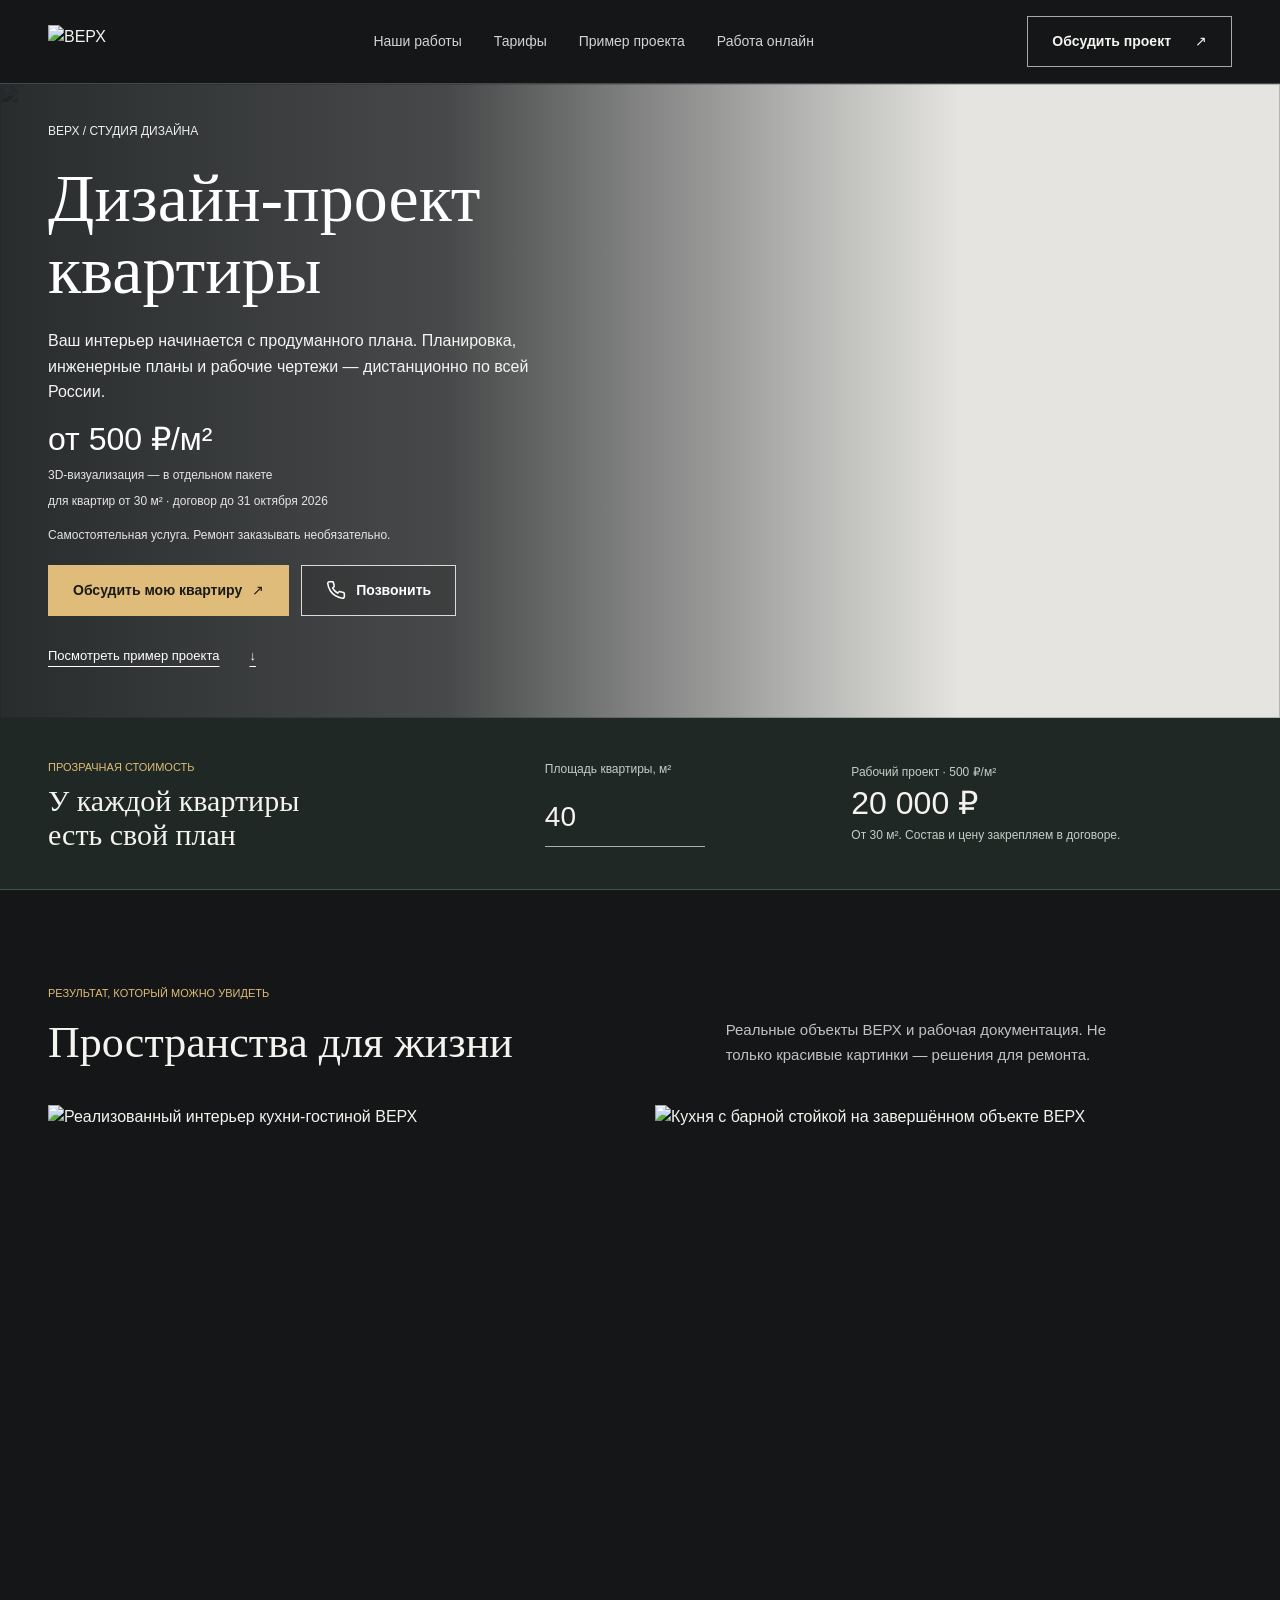
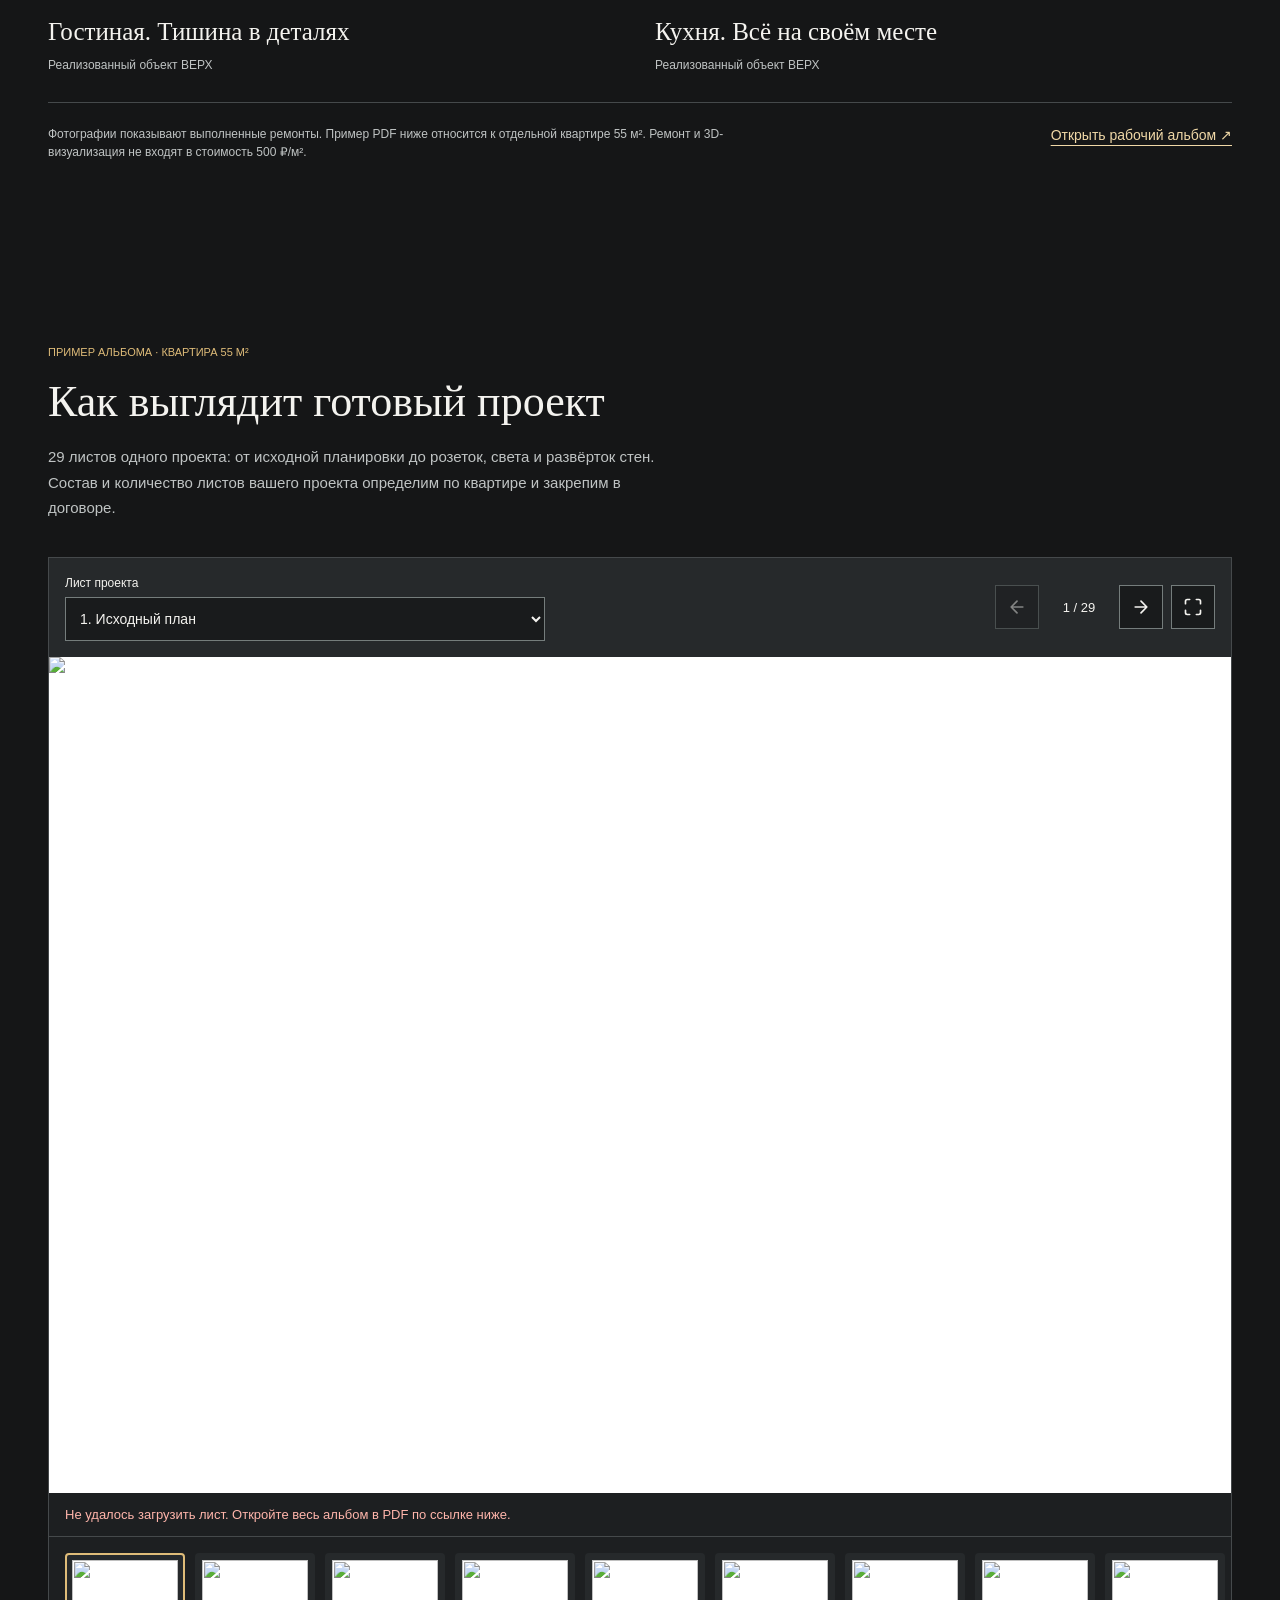
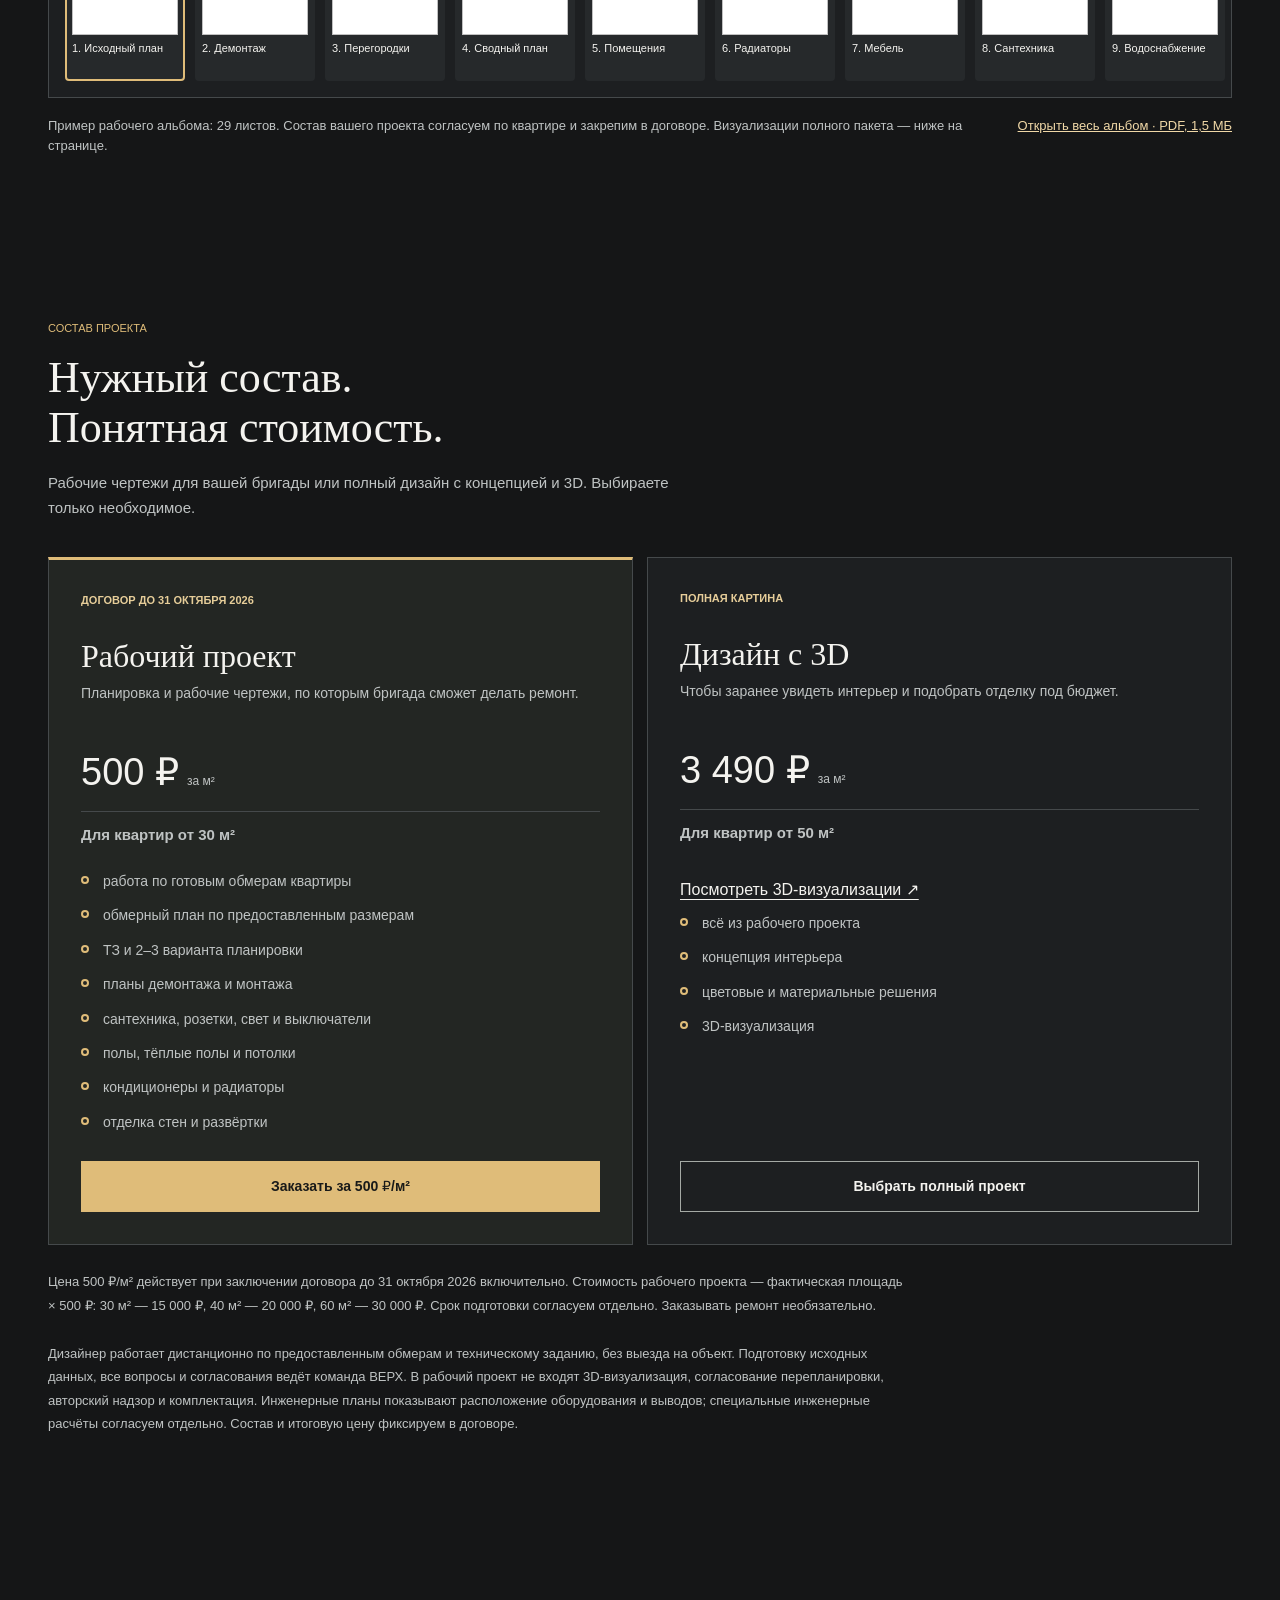
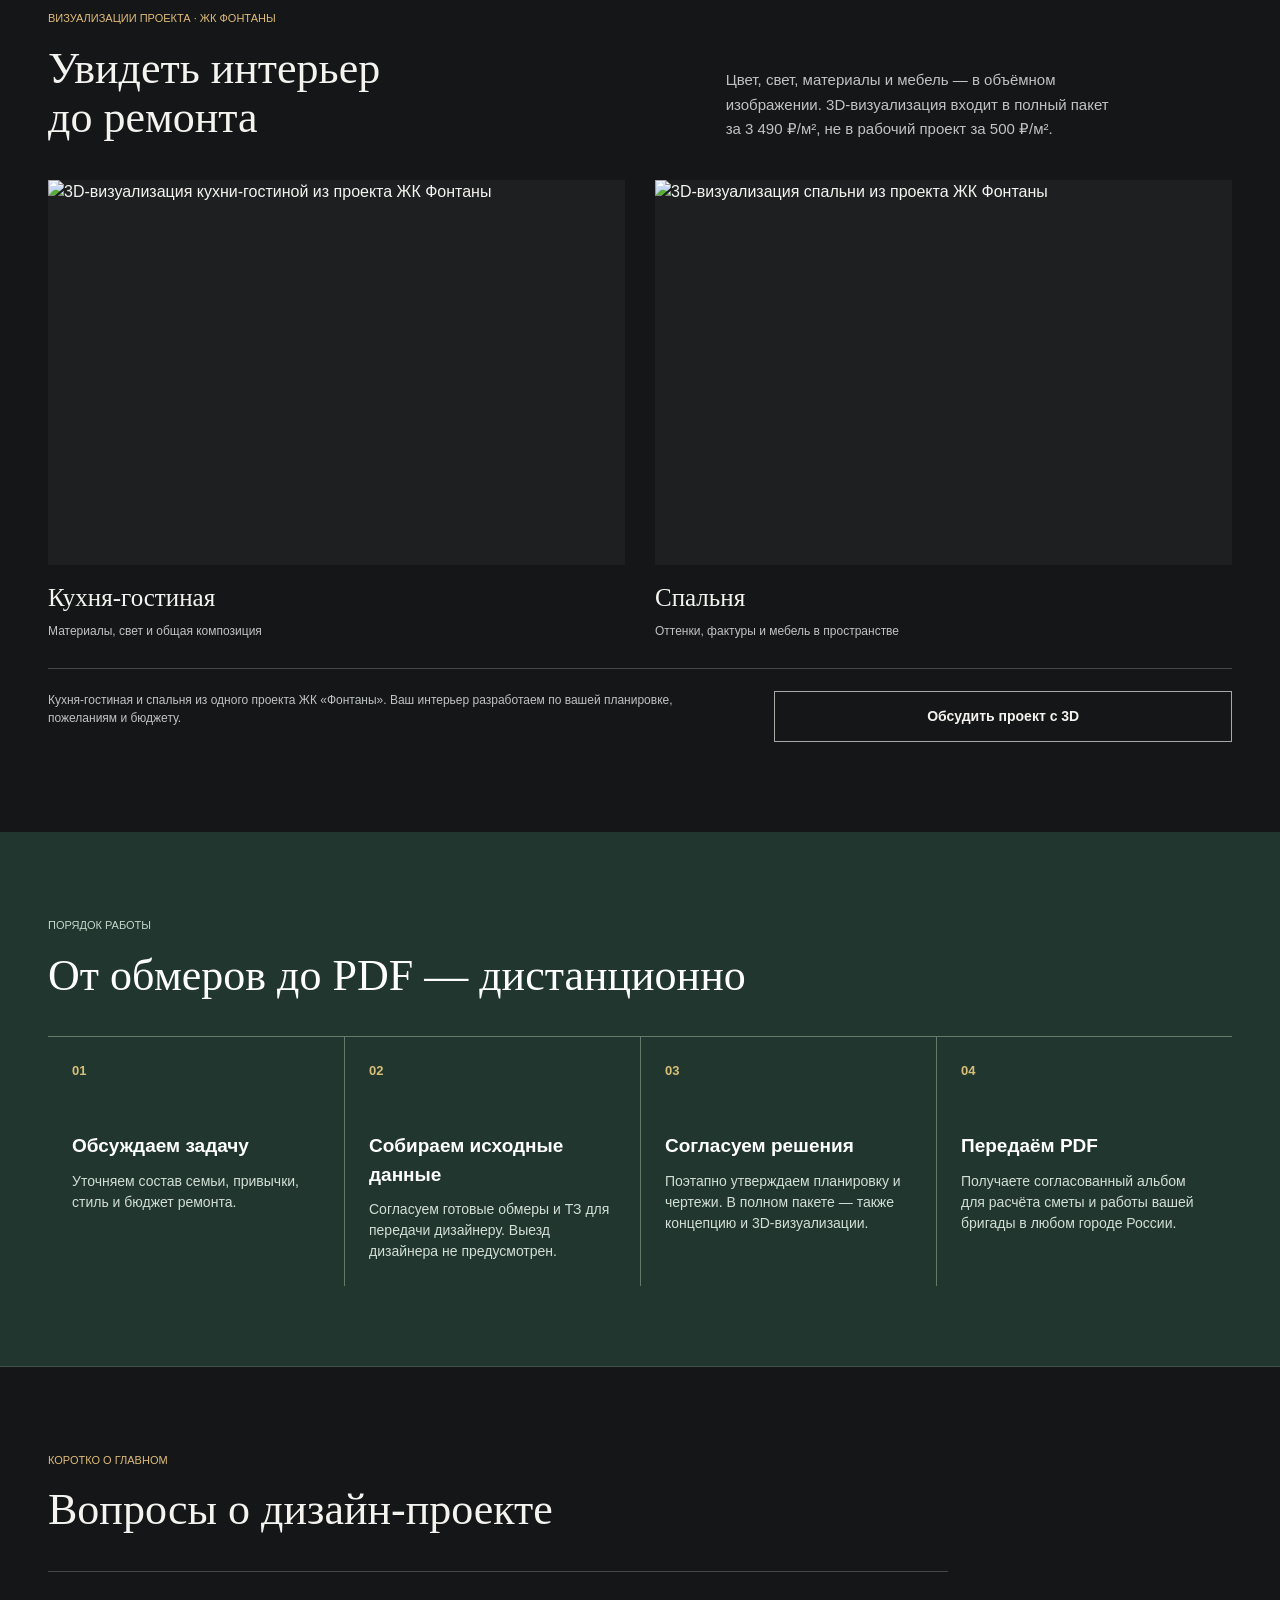
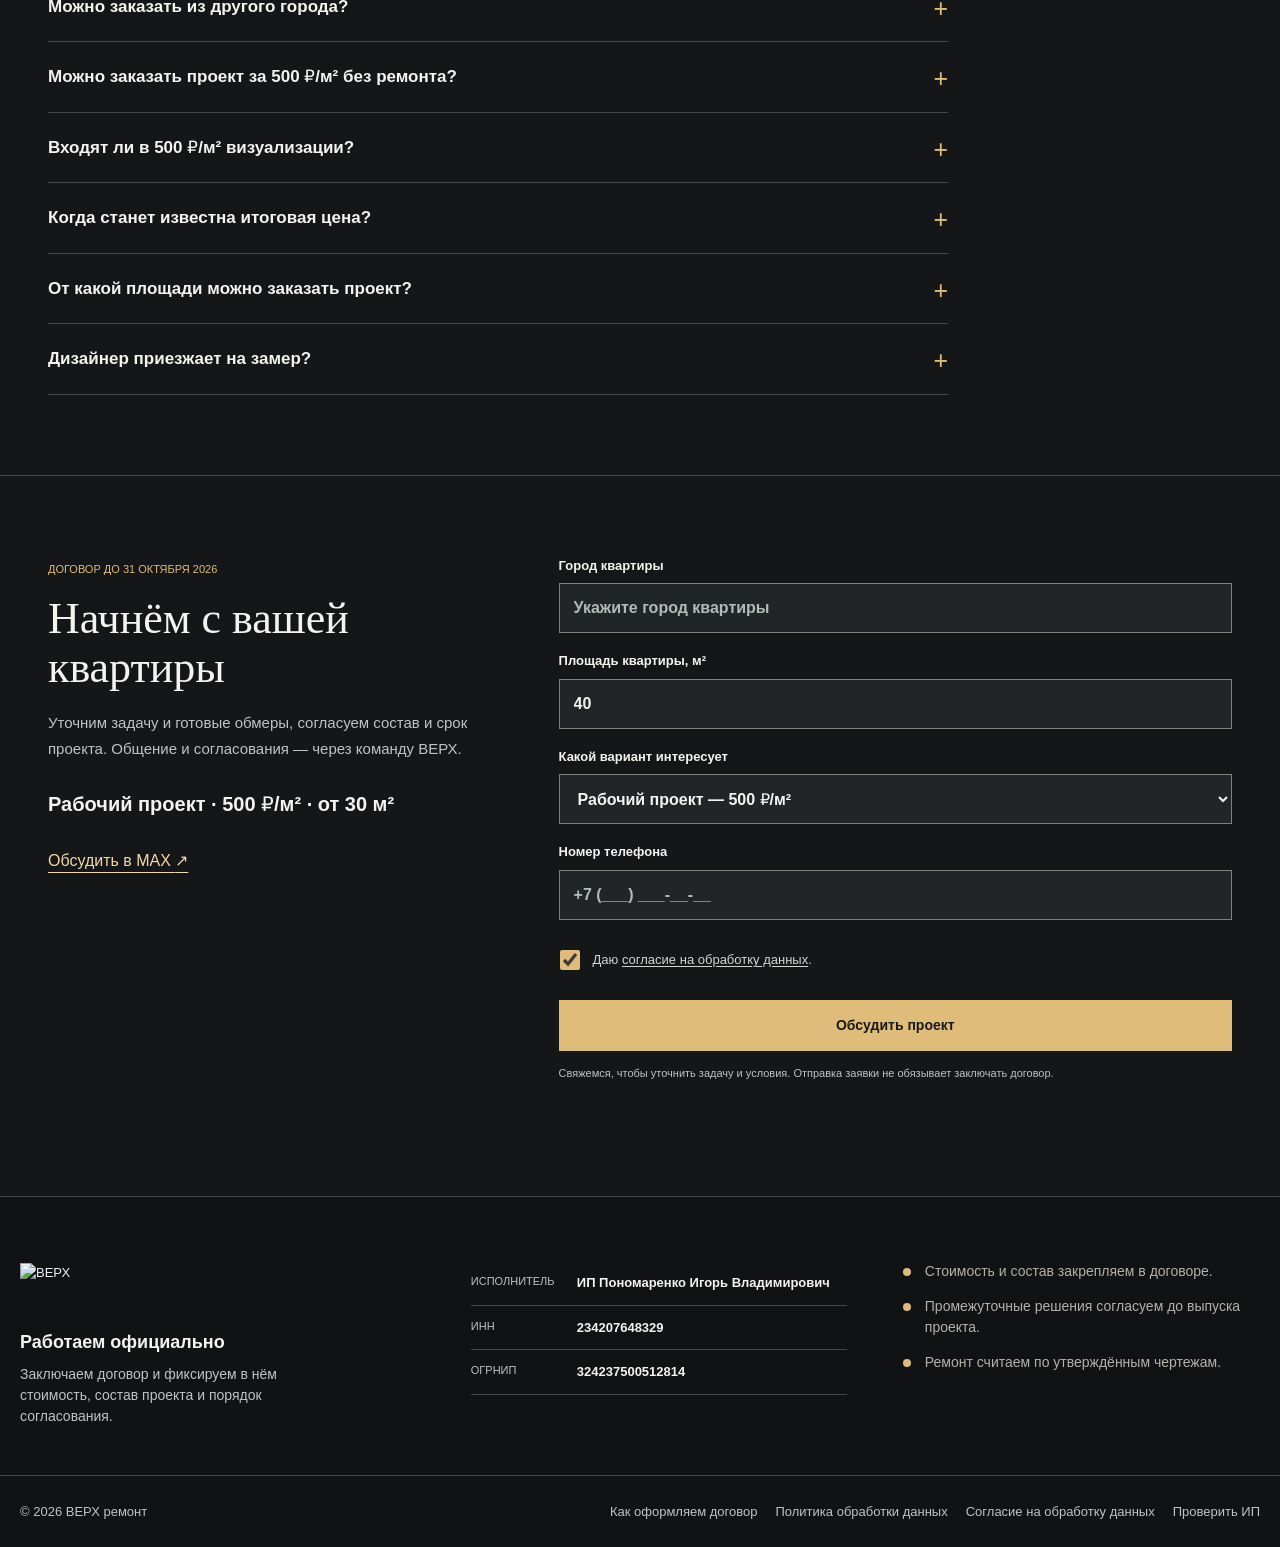
==== commit dc9f7f39: "Update preview with Fontany renders, consistent copy and package pricing" ====
--- a/index.html
+++ b/index.html
@@ -24,7 +24,7 @@
     <link rel="stylesheet" href="./project-album.css?v=20261010" />
     <link rel="stylesheet" href="city.css?v=20261017" />
     <link rel="stylesheet" href="studio.css?v=20261017" />
-    <link rel="stylesheet" href="decora.css?v=20261018" />
+    <link rel="stylesheet" href="decora.css?v=20261019-mobile" />
     <link rel="stylesheet" href="dark.css?v=20261018" />
     <script>
       if (!window.VERH_PREVIEW && !["localhost", "127.0.0.1"].includes(location.hostname)) {
@@ -57,12 +57,12 @@
     <main id="main">
       <section class="service-hero" id="top">
         <div class="service-hero__media" aria-hidden="true">
-          <img src="/verh-design-preview/assets/projects/lux/lux_04_msg181.webp" alt="" width="1280" height="1705" fetchpriority="high" decoding="async" />
+          <img src="/verh-design-preview/assets/design/3d-references/fontany-living.webp" alt="" width="1800" height="1200" fetchpriority="high" decoding="async" />
           <img class="media-watermark" src="/verh-design-preview/assets/brand/verh-wordmark-white-transparent.webp" alt="" width="3360" height="1060" aria-hidden="true" />
         </div>
         <div class="service-hero__content">
           <p class="studio-kicker">ВЕРХ / СТУДИЯ ДИЗАЙНА</p>
-          <h1>Дизайн-проект<br />квартиры</h1>
+          <h1>Дизайн-проект <br />квартиры</h1>
           <p>Ваш интерьер начинается с продуманного плана. Планировка, инженерные планы и рабочие чертежи — дистанционно по всей России.</p>
           <div class="service-price" aria-label="Стоимость дизайн-проекта">
             <span>Проект с инженерными планами</span>
@@ -84,7 +84,7 @@
 
       <section class="estimate-band" aria-label="Расчёт стоимости рабочего проекта">
         <div class="section-shell estimate-layout">
-          <div><span class="section-label">Прозрачная стоимость</span><h2>У каждой квартиры<br />есть свой план</h2></div>
+          <div><span class="section-label">Прозрачная стоимость</span><h2>У каждой квартиры <br />есть свой план</h2></div>
           <div class="estimate-input"><label for="estimate-area">Площадь квартиры, м²</label><input id="estimate-area" type="number" inputmode="decimal" min="30" max="10000" step="0.1" value="40" data-estimate-area aria-describedby="estimate-note" /></div>
           <div class="estimate-result"><span>Рабочий проект · 500 ₽/м²</span><output for="estimate-area" data-estimate-total aria-live="polite">20 000 ₽</output><small id="estimate-note">От 30 м². Состав и цену закрепляем в договоре.</small></div>
         </div>
@@ -106,7 +106,7 @@
           <header class="section-heading">
             <span class="section-label">Пример альбома · квартира 55 м²</span>
             <h2 id="album-heading">Как выглядит готовый проект</h2>
-            <p>29 листов одного проекта: от исходной планировки до розеток, света и развёрток стен. Состав и количество листов твоего проекта определим по квартире и закрепим в договоре.</p>
+            <p>29 листов одного проекта: от исходной планировки до розеток, света и развёрток стен. Состав и количество листов вашего проекта определим по квартире и закрепим в договоре.</p>
           </header>
           <div class="album-viewer">
             <div class="album-toolbar">
@@ -125,7 +125,7 @@
             <div class="album-thumbnails" data-album-thumbnails role="group" aria-label="Листы проекта"></div>
           </div>
           <div class="album-footer">
-            <p>Реальный пример рабочего альбома: 29 листов. Его состав согласуется для каждой квартиры отдельно. Отдельного PDF-примера полного проекта с 3D пока нет; 3D не входит в 500 ₽/м².</p>
+            <p>Пример рабочего альбома: 29 листов. Состав вашего проекта согласуем по квартире и закрепим в договоре. Визуализации полного пакета — ниже на странице.</p>
             <a href="/verh-design-preview/assets/design/project-example/project-example.pdf" target="_blank" rel="noopener">Открыть весь альбом · PDF, 1,5 МБ</a>
           </div>
           <noscript><p><a href="/verh-design-preview/assets/design/project-example/project-example.pdf">Посмотреть все 29 листов проекта в PDF</a></p></noscript>
@@ -149,7 +149,7 @@
         <div class="section-shell">
           <header class="section-heading">
             <span class="section-label">Состав проекта</span>
-            <h2>Нужный состав.<br />Понятная стоимость.</h2>
+            <h2>Нужный состав. <br />Понятная стоимость.</h2>
             <p>Рабочие чертежи для вашей бригады или полный дизайн с концепцией и 3D. Выбираете только необходимое.</p>
           </header>
           <div class="offer-grid">
@@ -169,7 +169,7 @@
                 <li>кондиционеры и радиаторы</li>
                 <li>отделка стен и развёртки</li>
               </ul>
-              <button class="button button--gold" type="button" data-scroll-lead data-package="Проект с инженеркой — 500 ₽/м², от 30 м², договор до 31 октября 2026">Заказать за 500 ₽/м²</button>
+              <button class="button button--gold" type="button" data-scroll-lead data-package="Рабочий проект — 500 ₽/м², от 30 м², договор до 31 октября 2026">Заказать за 500 ₽/м²</button>
             </article>
             <article class="offer-card">
               <span class="offer-card__tag">Полная картина</span>
@@ -177,8 +177,9 @@
               <p class="offer-card__audience">Чтобы заранее увидеть интерьер и подобрать отделку под бюджет.</p>
               <div class="offer-card__price"><strong>3 490 ₽</strong><span>за м²</span></div>
               <p class="offer-card__minimum">Для квартир от 50 м²</p>
+              <a class="render-reference-link" href="#visualizations">Посмотреть 3D-визуализации ↗</a>
               <ul>
-                <li>всё из проекта с инженеркой</li>
+                <li>всё из рабочего проекта</li>
                 <li>концепция интерьера</li>
                 <li>цветовые и материальные решения</li>
                 <li>3D-визуализация</li>
@@ -188,7 +189,7 @@
             <article class="offer-card" data-krasnodar-only hidden>
               <span class="offer-card__tag">Ремонт в Краснодаре</span>
               <h3>Проект в подарок</h3>
-              <p class="offer-card__audience">Если хочешь заказать проект и ремонт у одной команды.</p>
+              <p class="offer-card__audience">Для тех, кто заказывает проект и ремонт у одной команды.</p>
               <div class="offer-card__price"><strong>0 ₽</strong><span>за рабочий проект</span></div>
               <p class="offer-card__minimum">При любом тарифе ремонта в Краснодаре</p>
               <ul>
@@ -199,7 +200,35 @@
               <button class="button button--outline" type="button" data-scroll-lead data-package="Рабочий проект в подарок + ремонт, любой тариф">Обсудить проект и ремонт</button>
             </article>
           </div>
-          <p class="pricing-note">Цена 500 ₽/м² действует для договоров, заключённых до 31 октября 2026 включительно. Стоимость — фактическая площадь квартиры × цена пакета: 30 м² — 15 000 ₽, 40 м² — 20 000 ₽, 60 м² — 30 000 ₽. Ремонт заказывать необязательно. Срок подготовки проекта согласуем отдельно, акция не обещает готовность до конца октября. Дизайнер работает по готовым обмерам и ТЗ, без выезда и прямого общения с заказчиком. Подготовку исходных данных согласуем через ВЕРХ до старта. В пакет за 500 ₽/м² не входят 3D-визуализация, согласование перепланировки, авторский надзор и комплектация. Инженерные планы показывают расположение оборудования и выводов; специальные инженерные расчёты согласуем отдельно. Состав и итоговую цену фиксируем в договоре.</p>
+          <p class="pricing-note">Цена 500 ₽/м² действует при заключении договора до 31 октября 2026 включительно. Стоимость рабочего проекта — фактическая площадь × 500 ₽: 30 м² — 15 000 ₽, 40 м² — 20 000 ₽, 60 м² — 30 000 ₽. Срок подготовки согласуем отдельно. Заказывать ремонт необязательно.</p>
+          <p class="pricing-note">Дизайнер работает дистанционно по предоставленным обмерам и техническому заданию, без выезда на объект. Подготовку исходных данных, все вопросы и согласования ведёт команда ВЕРХ. В рабочий проект не входят 3D-визуализация, согласование перепланировки, авторский надзор и комплектация. Инженерные планы показывают расположение оборудования и выводов; специальные инженерные расчёты согласуем отдельно. Состав и итоговую цену фиксируем в договоре.</p>
+        </div>
+      </section>
+
+      <section class="selected-projects render-references" id="visualizations" aria-labelledby="render-heading">
+        <div class="section-shell">
+          <header class="editorial-heading">
+            <div><span class="section-label">Визуализации проекта · ЖК Фонтаны</span><h2 id="render-heading">Увидеть интерьер <br />до ремонта</h2></div>
+            <p>Цвет, свет, материалы и мебель — в объёмном изображении. 3D-визуализация входит в полный пакет за 3 490 ₽/м², не в рабочий проект за 500 ₽/м².</p>
+          </header>
+          <div class="selected-grid">
+            <figure>
+              <a href="/verh-design-preview/assets/design/3d-references/fontany-living.webp" target="_blank" rel="noopener" aria-label="Открыть визуализацию кухни-гостиной в полном размере">
+                <img src="/verh-design-preview/assets/design/3d-references/fontany-living.webp" alt="3D-визуализация кухни-гостиной из проекта ЖК Фонтаны" width="1800" height="1200" loading="lazy" decoding="async" />
+              </a>
+              <figcaption><h3>Кухня-гостиная</h3><span>Материалы, свет и общая композиция</span></figcaption>
+            </figure>
+            <figure>
+              <a href="/verh-design-preview/assets/design/3d-references/fontany-bedroom.webp" target="_blank" rel="noopener" aria-label="Открыть визуализацию спальни в полном размере">
+                <img src="/verh-design-preview/assets/design/3d-references/fontany-bedroom.webp" alt="3D-визуализация спальни из проекта ЖК Фонтаны" width="1800" height="1200" loading="lazy" decoding="async" />
+              </a>
+              <figcaption><h3>Спальня</h3><span>Оттенки, фактуры и мебель в пространстве</span></figcaption>
+            </figure>
+          </div>
+          <div class="project-caption">
+            <p>Кухня-гостиная и спальня из одного проекта ЖК «Фонтаны». Ваш интерьер разработаем по вашей планировке, пожеланиям и бюджету.</p>
+            <button class="button button--outline" type="button" data-scroll-lead data-package="Полный — 3 490 ₽/м², для квартир от 50 м²">Обсудить проект с 3D</button>
+          </div>
         </div>
       </section>
 
@@ -243,7 +272,7 @@
             <details><summary>Входят ли в 500 ₽/м² визуализации?</summary><p>Нет. В эту цену входят планировка, инженерные планы и рабочие чертежи. Концепция интерьера, цветовые и материальные решения, 3D-визуализация входят в полный пакет за 3 490 ₽/м².</p></details>
             <details data-krasnodar-only hidden><summary>Какой пакет идёт в подарок?</summary><p>Рабочий проект при заключении договора на ремонт в Краснодаре по любому тарифу. Точный состав проекта фиксируем в договоре. Дистанционный проект по России можно заказать отдельно.</p></details>
             <details><summary>Когда станет известна итоговая цена?</summary><p>После проверки исходных обмеров и выбора пакета. До начала работ закрепим стоимость и состав проекта в договоре.</p></details>
-            <details><summary>От какой площади можно заказать проект?</summary><p>Проект с инженеркой — для квартир от 30 м², полный с 3D — от 50 м². Стоимость считаем по фактической площади: площадь × цена за м². Например, проект с инженеркой для 40 м² стоит 20 000 ₽.</p></details>
+            <details><summary>От какой площади можно заказать проект?</summary><p>Рабочий проект — для квартир от 30 м², полный с 3D — от 50 м². Стоимость считаем по фактической площади: площадь × цена за м². Например, рабочий проект для 40 м² стоит 20 000 ₽.</p></details>
             <details><summary>Дизайнер приезжает на замер?</summary><p>Нет. Эти пакеты рассчитаны на работу по готовым обмерам и ТЗ. Общение и согласование решений проходят через ВЕРХ. Порядок подготовки обмеров согласуем до начала проекта.</p></details>
           </div>
         </div>
@@ -252,10 +281,10 @@
       <section class="lead-section section-light" id="lead">
         <div class="section-shell lead-section__grid">
           <header class="lead-copy">
-            <span class="section-label">Договор до 31 октября 2026</span>
+            <span class="section-label" data-lead-deadline>Договор до 31 октября 2026</span>
             <h2>Начнём с вашей квартиры</h2>
             <p>Уточним задачу и готовые обмеры, согласуем состав и срок проекта. Общение и согласования — через команду ВЕРХ.</p>
-            <strong>500 ₽/м² · для квартир от 30 м²</strong>
+            <strong data-lead-price aria-live="polite" aria-atomic="true">Рабочий проект · 500 ₽/м² · от 30 м²</strong>
             <a class="lead-contact" href="https://max.ru/id234207648329_biz" target="_blank" rel="noopener">Обсудить в MAX <span aria-hidden="true">↗</span></a>
           </header>
           <form class="service-form" data-service-form novalidate>
@@ -267,7 +296,7 @@
             </label>
             <label>Какой вариант интересует
               <select name="package">
-                <option value="Проект с инженеркой — 500 ₽/м², от 30 м², договор до 31 октября 2026">С инженеркой — 500 ₽/м²</option>
+                <option value="Рабочий проект — 500 ₽/м², от 30 м², договор до 31 октября 2026">Рабочий проект — 500 ₽/м²</option>
                 <option value="Полный — 3 490 ₽/м², для квартир от 50 м²">Полный — 3 490 ₽/м²</option>
                 <option value="Рабочий проект в подарок + ремонт, любой тариф" data-krasnodar-only hidden disabled>Проект в подарок + ремонт</option>
                 <option value="Не определился">Помогите выбрать</option>
@@ -297,9 +326,9 @@
       <button class="button button--gold" type="button" data-scroll-lead>Обсудить проект</button>
       <a class="button button--compact" href="tel:+79182383059" data-call-link aria-label="Позвонить в ВЕРХ"><svg viewBox="0 0 24 24" aria-hidden="true"><path d="M22 16.92v3a2 2 0 0 1-2.18 2A19.79 19.79 0 0 1 11.19 18.85a19.5 19.5 0 0 1-6-6A19.79 19.79 0 0 1 2.12 4.18 2 2 0 0 1 4.11 2h3a2 2 0 0 1 2 1.72c.12.9.33 1.78.62 2.63a2 2 0 0 1-.45 2.11L8.01 9.73a16 16 0 0 0 6 6l1.27-1.27a2 2 0 0 1 2.11-.45c.85.29 1.73.5 2.63.62A2 2 0 0 1 22 16.92Z" /></svg><span>Позвонить</span></a>
     </div>
-    <script src="city.js?v=20261017" defer></script>
-    <script src="./service.js?v=20261017-city" defer></script>
-    <script src="./project-album.js?v=20261010" defer></script>
-    <script src="decora.js?v=20261018" defer></script>
+    <script src="city.js?v=20261019-copy" defer></script>
+    <script src="./service.js?v=20261019-copy" defer></script>
+    <script src="./project-album.js?v=20261019-copy" defer></script>
+    <script src="decora.js?v=20261019-copy" defer></script>
   </body>
 </html>
--- a/decora.css
+++ b/decora.css
@@ -35,7 +35,7 @@
 .header-lead { gap: 24px; }
 .specialty-page .service-hero { height: auto; min-height: 620px; }
 .specialty-page .service-hero__media { inset: 0; }
-.specialty-page .service-hero__media > img:not(.media-watermark) { object-position: 68% 46%; }
+.specialty-page .service-hero__media > img:not(.media-watermark) { object-position: center; }
 .specialty-page .service-hero__media::after { background: linear-gradient(90deg, #181b1deb 0%, #181b1dc9 35%, #181b1d12 75%); }
 .media-watermark { display: none; }
 .specialty-page .service-hero__content { width: min(1240px, calc(100% - 96px)); padding: 38px 0 40px; min-height: 620px; }
@@ -161,7 +161,7 @@
   .specialty-page .service-hero, .specialty-page .service-hero__content { min-height: 605px; }
   .specialty-page .service-hero__content { width: calc(100% - 40px); padding: 30px 0 24px; justify-content: center; }
   .specialty-page .service-hero__media::after { background: linear-gradient(90deg, #181b1ddd, #181b1d9e); }
-  .specialty-page .service-hero__media > img:not(.media-watermark) { object-position: 60% center; }
+  .specialty-page .service-hero__media > img:not(.media-watermark) { object-position: 54% center; }
   .specialty-page .service-hero h1 { font-size: 44px; line-height: 1.1; margin-bottom: 18px; }
   .service-hero__content > .studio-kicker { font-size: 11px; margin-bottom: 18px; }
   .service-hero__content > p { font-size: 14px; line-height: 1.65; }
--- a/dark.css
+++ b/dark.css
@@ -128,3 +128,6 @@
   .album-dialog__toolbar .album-controls { width: auto; }
   .mobile-actions { position: static; }
 }
+:root .render-references .selected-grid img { aspect-ratio: 3 / 2; object-fit: contain; background: var(--surface); }
+.render-references .selected-grid a { display: block; }
+.render-reference-link { display: inline-block; min-height: 44px; padding: 10px 0; text-decoration: underline; text-underline-offset: 4px; }
